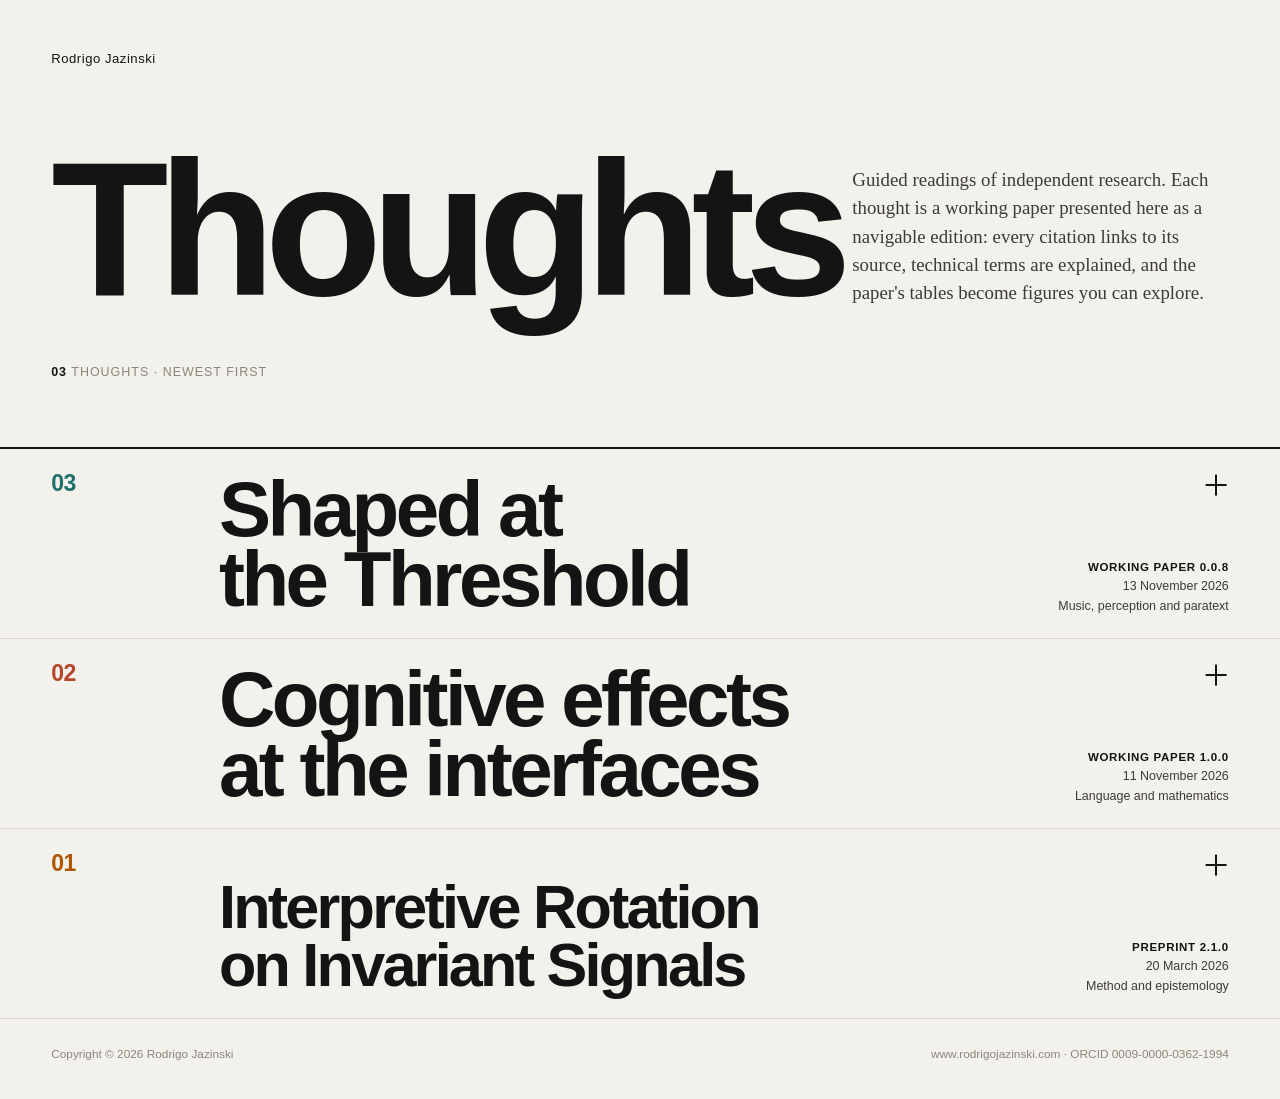
==== index.html @ 93ee9cb9 "first public release" ====
<!DOCTYPE html>
<html lang="en-GB">
<head>
<meta charset="utf-8">
<meta name="viewport" content="width=device-width, initial-scale=1">
<title>Thoughts — Rodrigo Jazinski</title>
<meta name="description" content="Guided readings of independent research by Rodrigo Jazinski. Each thought is a working paper presented here as a navigable edition.">
<meta name="author" content="Rodrigo Jazinski">
<meta name="keywords" content="paratext, liner notes, music perception, retrieval cues, auditory scene analysis, musical borrowing, linguistic relativity, numerical cognition, numeral systems, transcoding, quantifier scope, mathematics education, interpretive grammars, epistemic divergence, IRIS method, political epistemology, analytical pluralism, science and technology studies">
<meta name="robots" content="index, follow">
<meta name="copyright" content="© 2026 Rodrigo Jazinski">
<meta property="og:title" content="Thoughts — Rodrigo Jazinski">
<meta property="og:description" content="Guided readings of independent research by Rodrigo Jazinski. Each thought is a working paper presented here as a navigable edition.">
<meta property="og:type" content="website">
<meta property="og:url" content="https://thoughts.rodrigojazinski.com/">
<meta property="og:site_name" content="Rodrigo Jazinski">
<meta property="og:locale" content="en_GB">
<meta property="og:image" content="https://thoughts.rodrigojazinski.com/shaped-at-the-threshold/media/social-preview.jpg">
<meta name="twitter:card" content="summary_large_image">
<link rel="canonical" href="https://thoughts.rodrigojazinski.com/">
<link rel="icon" href="/favicon.ico">
<link rel="apple-touch-icon" sizes="180x180" href="/apple-touch-icon.png">
<link rel="icon" type="image/png" sizes="32x32" href="/favicon-32x32.png">
<link rel="icon" type="image/png" sizes="16x16" href="/favicon-16x16.png">
<link rel="manifest" href="/site.webmanifest">
<meta name="theme-color" content="#f3f1ec" media="(prefers-color-scheme: light)">
<meta name="theme-color" content="#121314" media="(prefers-color-scheme: dark)">
<link rel="stylesheet" href="thoughts-index/index.css">
<script>document.documentElement.classList.add("js")</script>
<script type="application/ld+json">{"@context": "https://schema.org", "@type": "CollectionPage", "name": "Thoughts — Rodrigo Jazinski", "url": "https://thoughts.rodrigojazinski.com/", "author": {"@type": "Person", "name": "Rodrigo Jazinski", "identifier": "https://orcid.org/0009-0000-0362-1994"}, "hasPart": [{"@type": "ScholarlyArticle", "headline": "Shaped at the Threshold", "url": "https://thoughts.rodrigojazinski.com/shaped-at-the-threshold.html", "identifier": "https://doi.org/10.5281/zenodo.24162832", "datePublished": "2026-11-13"}, {"@type": "ScholarlyArticle", "headline": "Cognitive effects at the interfaces", "url": "https://thoughts.rodrigojazinski.com/cognitive-effects-at-the-interfaces.html", "identifier": "https://doi.org/10.5281/zenodo.24121073", "datePublished": "2026-11-11"}, {"@type": "ScholarlyArticle", "headline": "Interpretive Rotation on Invariant Signals", "url": "https://thoughts.rodrigojazinski.com/interpretive-rotation-on-invariant-signals.html", "identifier": "https://doi.org/10.5281/zenodo.19131632", "datePublished": "2026-03-20"}]}</script>
</head>
<body>
<header class="mast">
  <p class="mast-owner"><a href="https://www.rodrigojazinski.com">Rodrigo Jazinski</a></p>
  <h1 class="mast-title">Thoughts</h1>
  <p class="mast-intro">Guided readings of independent research. Each thought is a working paper presented here as a navigable edition: every citation links to its source, technical terms are explained, and the paper&#x27;s tables become figures you can explore.</p>
  <p class="mast-count"><span>03</span> thoughts · newest first</p>
</header>
<main class="shelf">

<article class="thought" id="shaped-at-the-threshold" style="--accent:#1f6f6b;--accent-dark:#6fbfb6">
  <h2 class="spine-h">
    <button class="spine" type="button" aria-expanded="false" aria-controls="shaped-at-the-threshold-card">
      
      <span class="spine-num">03</span>
      <span class="spine-title">Shaped at the Threshold</span>
      <span class="spine-meta"><span>Working paper 0.0.8</span><span>13 November 2026</span><span>Music, perception and paratext</span></span>
      <span class="spine-cue" aria-hidden="true"></span>
    </button>
  </h2>
  <div class="card-wrap" id="shaped-at-the-threshold-card" role="region" aria-label="Shaped at the Threshold">
    <div class="card">
      <div class="card-grid">
        <div class="card-main">
          <p class="card-sub">What accompanying material makes accessible in a fixed recording, through Tom Zé&#x27;s Com Defeito de Fabricação (Fabrication Defect) and Björk&#x27;s Biophilia</p>
          <div class="card-summary"><p>Accompanying material can do more than tell a listener what kind of record they hold. It can change the routes by which they reach what the recording contains.</p><p>Where the recording stays fixed, accompanying material does not alter the signal. It can alter the cues through which a listener reaches features of that signal.</p></div>
          <ul class="card-keywords" aria-label="Keywords"><li>paratext</li><li>liner notes</li><li>music perception</li><li>retrieval cues</li><li>auditory scene analysis</li><li>musical borrowing</li></ul>
        </div>
        <div class="card-side">
          <ul class="card-facts"><li><span class="fact-n">10</span><span class="fact-l">sections</span></li><li><span class="fact-n">25</span><span class="fact-l">graded links</span></li><li><span class="fact-n">90</span><span class="fact-l">references</span></li><li><span class="fact-n">9</span><span class="fact-l">interactive figures</span></li></ul>
          <div class="card-actions">
            <a class="act act-primary" href="shaped-at-the-threshold.html">Read the guided edition <span aria-hidden="true">→</span></a>
            <a class="act" href="https://zenodo.org/records/24162832">Zenodo record</a>
            <a class="act" href="https://zenodo.org/records/24162832/files/Shaped_at_the_Threshold_v0_0_8.pdf?download=1">PDF</a>
            <button class="act" type="button" data-cite="Jazinski, R. (2026). Shaped at the threshold: What accompanying material makes accessible in a fixed recording, through Tom Zé&#x27;s Com Defeito de Fabricação (Fabrication Defect) and Björk&#x27;s Biophilia (Working paper, version 0.0.8). Zenodo. https://doi.org/10.5281/zenodo.24162832">Copy citation</button>
          </div>
          <p class="card-doi">DOI <a href="https://doi.org/10.5281/zenodo.24162832">10.5281/zenodo.24162832</a> · CC BY 4.0</p>
        </div>
      </div>
    </div>
  </div>
</article>
<article class="thought" id="cognitive-effects-at-the-interfaces" style="--accent:#b5482a;--accent-dark:#e08566">
  <h2 class="spine-h">
    <button class="spine" type="button" aria-expanded="false" aria-controls="cognitive-effects-at-the-interfaces-card">
      
      <span class="spine-num">02</span>
      <span class="spine-title">Cognitive effects at the interfaces</span>
      <span class="spine-meta"><span>Working paper 1.0.0</span><span>11 November 2026</span><span>Language and mathematics</span></span>
      <span class="spine-cue" aria-hidden="true"></span>
    </button>
  </h2>
  <div class="card-wrap" id="cognitive-effects-at-the-interfaces-card" role="region" aria-label="Cognitive effects at the interfaces">
    <div class="card">
      <div class="card-grid">
        <div class="card-main">
          <p class="card-sub">An exploratory comparative essay on linguistic architecture and the accessibility of mathematics</p>
          <div class="card-summary"><p>Mathematical relationships do not change across languages, but the cost of reaching them may.</p><p>The short answer: languages do not change what is mathematically true, nor who can do mathematics. They change where the effort falls. Some steps are made easier, others harder, and the effects are narrower than popular accounts suggest.</p></div>
          <ul class="card-keywords" aria-label="Keywords"><li>linguistic relativity</li><li>numerical cognition</li><li>numeral systems</li><li>transcoding</li><li>quantifier scope</li><li>mathematics education</li></ul>
        </div>
        <div class="card-side">
          <ul class="card-facts"><li><span class="fact-n">14</span><span class="fact-l">sections</span></li><li><span class="fact-n">23</span><span class="fact-l">graded claims</span></li><li><span class="fact-n">102</span><span class="fact-l">references</span></li><li><span class="fact-n">6</span><span class="fact-l">interactive figures</span></li></ul>
          <div class="card-actions">
            <a class="act act-primary" href="cognitive-effects-at-the-interfaces.html">Read the guided edition <span aria-hidden="true">→</span></a>
            <a class="act" href="https://zenodo.org/records/24121073">Zenodo record</a>
            <a class="act" href="https://zenodo.org/records/24121073/files/Cognitive_effects_at_the_interfaces_v1_0_0.pdf?download=1">PDF</a>
            <button class="act" type="button" data-cite="Jazinski, R. (2026). Cognitive effects at the interfaces: an exploratory comparative essay on linguistic architecture and the accessibility of mathematics (Working paper, version 1.0.0). Zenodo. https://doi.org/10.5281/zenodo.24121073">Copy citation</button>
          </div>
          <p class="card-doi">DOI <a href="https://doi.org/10.5281/zenodo.24121073">10.5281/zenodo.24121073</a> · CC BY 4.0</p>
        </div>
      </div>
    </div>
  </div>
</article>
<article class="thought" id="interpretive-rotation-on-invariant-signals" style="--accent:#ae5600;--accent-dark:#e08b45">
  <h2 class="spine-h">
    <button class="spine" type="button" aria-expanded="false" aria-controls="interpretive-rotation-on-invariant-signals-card">
      
      <span class="spine-num">01</span>
      <span class="spine-title spine-title-long">Interpretive Rotation on Invariant Signals</span>
      <span class="spine-meta"><span>Preprint 2.1.0</span><span>20 March 2026</span><span>Method and epistemology</span></span>
      <span class="spine-cue" aria-hidden="true"></span>
    </button>
  </h2>
  <div class="card-wrap" id="interpretive-rotation-on-invariant-signals-card" role="region" aria-label="Interpretive Rotation on Invariant Signals">
    <div class="card">
      <div class="card-grid">
        <div class="card-main">
          <p class="card-sub">A Method for Making Epistemic Architectures Visible</p>
          <div class="card-summary"><p>Why do people examining the same evidence reach incompatible conclusions?</p><p>The IRIS method does not resolve disagreement. It makes the architecture of disagreement visible — enabling disputants to identify not merely what they disagree about but which processing rules generate the disagreement.</p></div>
          <ul class="card-keywords" aria-label="Keywords"><li>interpretive grammars</li><li>epistemic divergence</li><li>IRIS method</li><li>political epistemology</li><li>analytical pluralism</li><li>science and technology studies</li></ul>
        </div>
        <div class="card-side">
          <ul class="card-facts"><li><span class="fact-n">10</span><span class="fact-l">sections</span></li><li><span class="fact-n">20</span><span class="fact-l">case applications</span></li><li><span class="fact-n">32</span><span class="fact-l">references</span></li><li><span class="fact-n">7</span><span class="fact-l">interactive figures</span></li></ul>
          <div class="card-actions">
            <a class="act act-primary" href="interpretive-rotation-on-invariant-signals.html">Read the guided edition <span aria-hidden="true">→</span></a>
            <a class="act" href="https://zenodo.org/records/19131632">Zenodo record</a>
            <a class="act" href="https://zenodo.org/records/19131632/files/Interpretive%20Rotation%20on%20Invariant%20Signals_%20A%20Method%20for%20Making%20Epistemic%20Architectures%20Visible%20R.%20Jazinski%20v2.1.0.pdf?download=1">PDF</a>
            <button class="act" type="button" data-cite="Jazinski, R. (2026). Interpretive Rotation on Invariant Signals: A Method for Making Epistemic Architectures Visible (Version 2.1.0). Zenodo. https://doi.org/10.5281/zenodo.19131632">Copy citation</button>
          </div>
          <p class="card-doi">DOI <a href="https://doi.org/10.5281/zenodo.19131632">10.5281/zenodo.19131632</a> · CC BY 4.0</p>
        </div>
      </div>
    </div>
  </div>
</article>
</main>
<footer class="foot">
  <span>Copyright © 2026 Rodrigo Jazinski</span>
  <span class="foot-links"><a href="https://www.rodrigojazinski.com">www.rodrigojazinski.com</a> · <a href="https://orcid.org/0009-0000-0362-1994">ORCID 0009-0000-0362-1994</a></span>
</footer>
<script src="thoughts-index/index.js" defer></script>
</body>
</html>
---- thoughts-index/index.css ----
/* Thoughts — index (prototype)
   Swiss/Scandinavian: one grotesk for structure, Georgia for reading,
   a strict grid, big titles, one accent per thought. No web fonts. */

:root {
  --bg: #f3f1ec;
  --paper: #faf9f6;
  --ink: #141414;
  --ink-2: #3d3b37;
  --muted: #8a867d;
  --rule: #d9d5cb;
  --grot: "Helvetica Neue", Helvetica, "Inter", "Arial Nova", Arial, system-ui, sans-serif;
  --serif: Georgia, "Iowan Old Style", "Charis SIL", "Times New Roman", serif;
  --gutter: clamp(1.1rem, 4vw, 3.5rem);
  --spine-h: clamp(8.5rem, 21vh, 15rem);
  color-scheme: light;
}
@media (prefers-color-scheme: dark) {
  :root { --bg: #121314; --paper: #18191b; --ink: #ecebe6; --ink-2: #c9c6be; --muted: #8f8b82; --rule: #2c2d30; color-scheme: dark; }
  .thought { --accent: var(--accent-dark) !important; }
}

*, *::before, *::after { box-sizing: border-box; }
html { -webkit-text-size-adjust: 100%; }
body { margin: 0; background: var(--bg); color: var(--ink); font: 400 1rem/1.6 var(--grot); }
a { color: inherit; }
img { display: block; max-width: 100%; }
button { font: inherit; color: inherit; }
:focus-visible { outline: 2px solid var(--ink); outline-offset: 3px; }

/* ------------------------------------------------------------ masthead */
.mast {
  display: grid; grid-template-columns: repeat(12, minmax(0, 1fr)); column-gap: 1.5rem;
  padding: clamp(1.5rem, 4vw, 3rem) var(--gutter) clamp(2rem, 5vw, 4rem);
  border-bottom: 2px solid var(--ink);
}
.mast-owner { grid-column: 1 / -1; margin: 0 0 clamp(2.5rem, 9vh, 6rem); font-size: 0.82rem; font-weight: 500; letter-spacing: 0.04em; }
.mast-owner a { text-decoration: none; }
.mast-owner a:hover { text-decoration: underline; }
.mast-title {
  grid-column: 1 / 8; margin: 0; align-self: end;
  font: 700 clamp(4.2rem, 15vw, 13.5rem)/0.82 var(--grot); letter-spacing: -0.055em;
}
.mast-intro { grid-column: 9 / -1; align-self: end; margin: 0; max-width: 34rem; font: 400 clamp(1rem, 0.9rem + 0.35vw, 1.2rem)/1.5 var(--serif); color: var(--ink-2); }
.mast-count { grid-column: 1 / -1; margin: clamp(2rem, 5vw, 3.5rem) 0 0; font-size: 0.78rem; letter-spacing: 0.08em; text-transform: uppercase; color: var(--muted); }
.mast-count span { color: var(--ink); font-weight: 700; }
@media (max-width: 820px) {
  .mast-title { grid-column: 1 / -1; }
  .mast-intro { grid-column: 1 / -1; margin-top: 1.5rem; }
}

/* ------------------------------------------------------------ spines */
.thought { border-bottom: 1px solid var(--rule); }
.spine-h { margin: 0; font: inherit; }
.spine {
  position: relative; display: grid; width: 100%; min-height: var(--spine-h); overflow: hidden;
  grid-template-columns: minmax(4.5rem, 1.4fr) 7fr minmax(10rem, 2.6fr); column-gap: 1.5rem; align-items: end;
  padding: 1.4rem var(--gutter) 1.5rem; border: 0; background: var(--bg); text-align: left; cursor: pointer;
  transition: background 0.35s;
}
.spine::before { content: ""; position: absolute; left: 0; top: 0; bottom: 0; width: 0; background: var(--accent); transition: width 0.45s cubic-bezier(0.2, 0.7, 0.1, 1); }
.spine:hover::before, .thought.open .spine::before { width: 6px; }
.spine-art { position: absolute; inset: 0 0 0 38%; z-index: 0; }
.spine-art img { width: 100%; height: 100%; object-fit: cover; filter: grayscale(1) contrast(1.15); opacity: 0.16; mix-blend-mode: multiply; transition: opacity 0.5s, filter 0.5s; }
.spine-art::after { content: ""; position: absolute; inset: 0; background: linear-gradient(90deg, var(--bg) 0%, transparent 45%); }
@media (prefers-color-scheme: dark) { .spine-art img { mix-blend-mode: screen; filter: grayscale(1) invert(1); opacity: 0.12; } }
.spine:hover .spine-art img, .thought.open .spine-art img { opacity: 0.3; filter: grayscale(0.6) contrast(1.1); }
.spine > span { position: relative; z-index: 1; }
.spine-num { align-self: start; font: 700 clamp(1rem, 0.8rem + 0.8vw, 1.6rem)/1 var(--grot); color: var(--accent); letter-spacing: -0.02em; font-variant-numeric: tabular-nums; }
.spine-title {
  font: 700 clamp(2.3rem, 1.2rem + 4.6vw, 6.8rem)/0.9 var(--grot); letter-spacing: -0.045em;
  text-wrap: balance; transition: transform 0.45s cubic-bezier(0.2, 0.7, 0.1, 1);
}
.spine-title-long { font-size: clamp(2rem, 1.1rem + 3.4vw, 5rem); line-height: 0.95; }
.spine:hover .spine-title { transform: translateX(0.35rem); }
.spine-meta { display: grid; gap: 0.15rem; justify-self: end; text-align: right; font-size: 0.78rem; line-height: 1.35; color: var(--ink-2); }
.spine-meta span:first-child { font-weight: 700; color: var(--ink); text-transform: uppercase; letter-spacing: 0.06em; font-size: 0.72rem; }
.spine-cue { position: absolute !important; right: var(--gutter); top: 1.4rem; width: 1.6rem; height: 1.6rem; }
.spine-cue::before, .spine-cue::after { content: ""; position: absolute; left: 50%; top: 50%; width: 1.3rem; height: 2px; background: var(--ink); transform: translate(-50%, -50%); transition: transform 0.45s; }
.spine-cue::after { transform: translate(-50%, -50%) rotate(90deg); }
.thought.open .spine-cue::after { transform: translate(-50%, -50%) rotate(0deg); }
@media (max-width: 820px) {
  .spine { grid-template-columns: 1fr; row-gap: 0.7rem; align-items: start; padding-top: 1.1rem; }
  .spine-art { inset: 0; }
  .spine-art::after { background: linear-gradient(180deg, transparent 0%, var(--bg) 85%); }
  .spine-meta { justify-self: start; text-align: left; grid-auto-flow: column; gap: 0.9rem; }
}

/* ------------------------------------------------------------ card: opens from the centre line */
.card-wrap { display: grid; grid-template-rows: 0fr; transition: grid-template-rows 0.65s cubic-bezier(0.2, 0.7, 0.1, 1); }
.card { min-height: 0; overflow: hidden; clip-path: inset(50% 0 50% 0); transition: clip-path 0.65s cubic-bezier(0.2, 0.7, 0.1, 1); background: var(--paper); }
.thought.open .card-wrap { grid-template-rows: 1fr; }
.thought.open .card { clip-path: inset(0 0 0 0); }
html:not(.js) .card-wrap { grid-template-rows: 1fr; }
html:not(.js) .card { clip-path: none; }
html:not(.js) .spine-cue { display: none; }

.card-grid {
  display: grid; grid-template-columns: minmax(4.5rem, 1.4fr) 7fr minmax(10rem, 2.6fr); column-gap: 1.5rem;
  padding: clamp(1.8rem, 4vw, 3rem) var(--gutter) clamp(2rem, 4vw, 3.2rem); border-top: 1px solid var(--rule);
}
.card-main { grid-column: 2; max-width: 46rem; }
.card-side { grid-column: 3; }
@media (max-width: 1000px) {
  .card-grid { grid-template-columns: 1fr; row-gap: 2rem; }
  .card-main, .card-side { grid-column: 1; }
}
.card-sub { margin: 0 0 1.4rem; font: italic 400 clamp(1.15rem, 1rem + 0.5vw, 1.45rem)/1.35 var(--serif); color: var(--ink-2); }
.card-summary p { margin: 0 0 1em; font: 400 clamp(1.02rem, 0.95rem + 0.25vw, 1.15rem)/1.65 var(--serif); }
.card-summary p:first-child { font-size: clamp(1.25rem, 1.05rem + 0.8vw, 1.75rem); line-height: 1.32; letter-spacing: -0.005em; }
.card-keywords { display: flex; flex-wrap: wrap; gap: 0.35rem; margin: 1.4rem 0 0; padding: 0; list-style: none; }
.card-keywords li { padding: 0.2rem 0.6rem; border: 1px solid var(--rule); border-radius: 999px; font-size: 0.76rem; color: var(--ink-2); }
.card-facts { display: grid; grid-template-columns: 1fr 1fr; gap: 1.1rem 1rem; margin: 0 0 1.8rem; padding: 0; list-style: none; }
.card-facts li { border-top: 2px solid var(--ink); padding-top: 0.45rem; }
.fact-n { display: block; font: 700 2.1rem/1 var(--grot); letter-spacing: -0.04em; color: var(--accent); }
.fact-l { font-size: 0.76rem; color: var(--ink-2); text-transform: uppercase; letter-spacing: 0.06em; }
.card-actions { display: grid; gap: 0.45rem; }
.act { display: flex; justify-content: space-between; align-items: center; padding: 0.7rem 0.9rem; border: 1px solid var(--ink); background: transparent; text-decoration: none; font-size: 0.88rem; font-weight: 600; cursor: pointer; text-align: left; }
.act:hover { background: var(--ink); color: var(--bg); }
.act-primary { background: var(--accent); border-color: var(--accent); color: #fff; font-size: 0.95rem; padding: 0.95rem 0.9rem; }
.act-primary:hover { background: var(--ink); border-color: var(--ink); color: var(--bg); }
.card-doi { margin: 1rem 0 0; font-size: 0.74rem; color: var(--muted); }

/* ------------------------------------------------------------ footer */
.foot { display: flex; flex-wrap: wrap; justify-content: space-between; gap: 0.4rem 1.5rem; padding: 1.6rem var(--gutter) 2.2rem; font-size: 0.74rem; color: var(--muted); }
.foot a { color: inherit; text-decoration: none; }
.foot a:hover { color: var(--ink); text-decoration: underline; }

@media print {
  .spine-art, .spine-cue, .card-actions { display: none; }
  .card-wrap { grid-template-rows: 1fr !important; }
  .card { clip-path: none !important; }
  body { background: #fff; }
}
@media (prefers-reduced-motion: reduce) { *, *::before, *::after { transition: none !important; } }
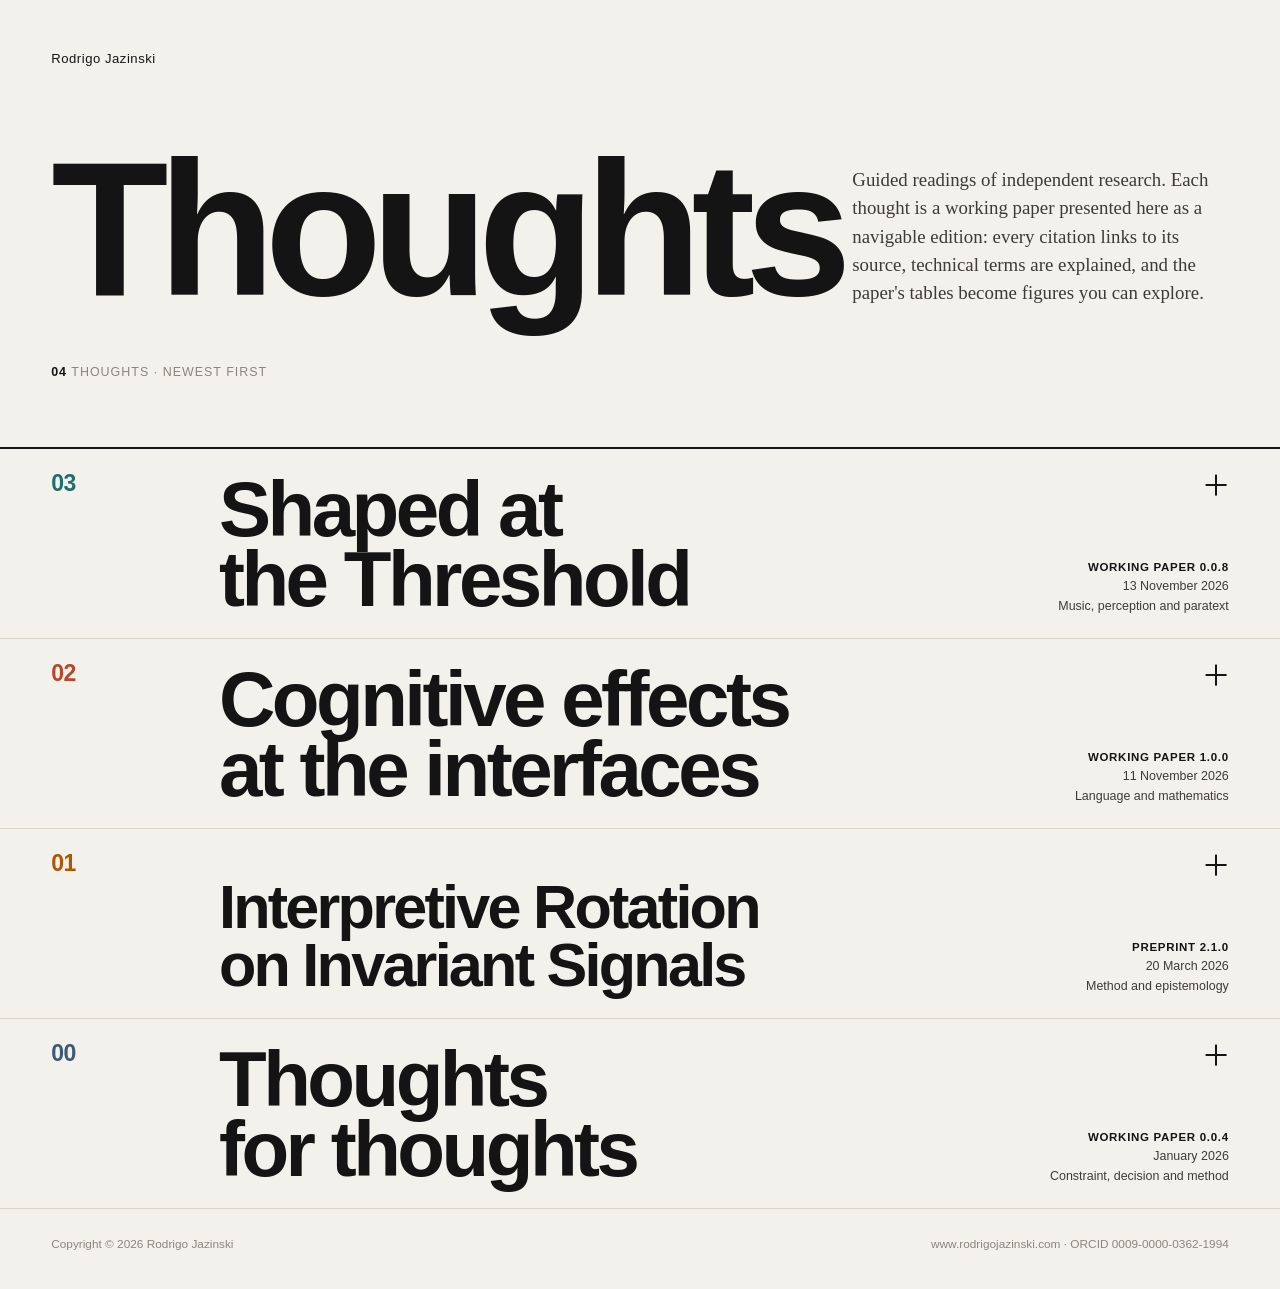
==== commit 35627422: "added first article from jan 2026" ====
--- a/index.html
+++ b/index.html
@@ -6,7 +6,7 @@
 <title>Thoughts — Rodrigo Jazinski</title>
 <meta name="description" content="Guided readings of independent research by Rodrigo Jazinski. Each thought is a working paper presented here as a navigable edition.">
 <meta name="author" content="Rodrigo Jazinski">
-<meta name="keywords" content="paratext, liner notes, music perception, retrieval cues, auditory scene analysis, musical borrowing, linguistic relativity, numerical cognition, numeral systems, transcoding, quantifier scope, mathematics education, interpretive grammars, epistemic divergence, IRIS method, political epistemology, analytical pluralism, science and technology studies">
+<meta name="keywords" content="paratext, liner notes, music perception, retrieval cues, auditory scene analysis, musical borrowing, linguistic relativity, numerical cognition, numeral systems, transcoding, quantifier scope, mathematics education, interpretive grammars, epistemic divergence, IRIS method, political epistemology, analytical pluralism, science and technology studies, cultural technologies, decision frameworks, constraint, closure, representation, emergence">
 <meta name="robots" content="index, follow">
 <meta name="copyright" content="© 2026 Rodrigo Jazinski">
 <meta property="og:title" content="Thoughts — Rodrigo Jazinski">
@@ -27,14 +27,14 @@
 <meta name="theme-color" content="#121314" media="(prefers-color-scheme: dark)">
 <link rel="stylesheet" href="thoughts-index/index.css">
 <script>document.documentElement.classList.add("js")</script>
-<script type="application/ld+json">{"@context": "https://schema.org", "@type": "CollectionPage", "name": "Thoughts — Rodrigo Jazinski", "url": "https://thoughts.rodrigojazinski.com/", "author": {"@type": "Person", "name": "Rodrigo Jazinski", "identifier": "https://orcid.org/0009-0000-0362-1994"}, "hasPart": [{"@type": "ScholarlyArticle", "headline": "Shaped at the Threshold", "url": "https://thoughts.rodrigojazinski.com/shaped-at-the-threshold.html", "identifier": "https://doi.org/10.5281/zenodo.24162832", "datePublished": "2026-11-13"}, {"@type": "ScholarlyArticle", "headline": "Cognitive effects at the interfaces", "url": "https://thoughts.rodrigojazinski.com/cognitive-effects-at-the-interfaces.html", "identifier": "https://doi.org/10.5281/zenodo.24121073", "datePublished": "2026-11-11"}, {"@type": "ScholarlyArticle", "headline": "Interpretive Rotation on Invariant Signals", "url": "https://thoughts.rodrigojazinski.com/interpretive-rotation-on-invariant-signals.html", "identifier": "https://doi.org/10.5281/zenodo.19131632", "datePublished": "2026-03-20"}]}</script>
+<script type="application/ld+json">{"@context": "https://schema.org", "@type": "CollectionPage", "name": "Thoughts — Rodrigo Jazinski", "url": "https://thoughts.rodrigojazinski.com/", "author": {"@type": "Person", "name": "Rodrigo Jazinski", "identifier": "https://orcid.org/0009-0000-0362-1994"}, "hasPart": [{"@type": "ScholarlyArticle", "headline": "Shaped at the Threshold", "url": "https://thoughts.rodrigojazinski.com/shaped-at-the-threshold.html", "identifier": "https://doi.org/10.5281/zenodo.24162832", "datePublished": "2026-11-13"}, {"@type": "ScholarlyArticle", "headline": "Cognitive effects at the interfaces", "url": "https://thoughts.rodrigojazinski.com/cognitive-effects-at-the-interfaces.html", "identifier": "https://doi.org/10.5281/zenodo.24121073", "datePublished": "2026-11-11"}, {"@type": "ScholarlyArticle", "headline": "Interpretive Rotation on Invariant Signals", "url": "https://thoughts.rodrigojazinski.com/interpretive-rotation-on-invariant-signals.html", "identifier": "https://doi.org/10.5281/zenodo.19131632", "datePublished": "2026-03-20"}, {"@type": "ScholarlyArticle", "headline": "Thoughts for thoughts", "url": "https://thoughts.rodrigojazinski.com/thoughts-for-thoughts.html", "identifier": "https://thoughts.rodrigojazinski.com/thoughts-for-thoughts.html", "datePublished": "2026-01"}]}</script>
 </head>
 <body>
 <header class="mast">
   <p class="mast-owner"><a href="https://www.rodrigojazinski.com">Rodrigo Jazinski</a></p>
   <h1 class="mast-title">Thoughts</h1>
   <p class="mast-intro">Guided readings of independent research. Each thought is a working paper presented here as a navigable edition: every citation links to its source, technical terms are explained, and the paper&#x27;s tables become figures you can explore.</p>
-  <p class="mast-count"><span>03</span> thoughts · newest first</p>
+  <p class="mast-count"><span>04</span> thoughts · newest first</p>
 </header>
 <main class="shelf">
 
@@ -134,6 +134,38 @@
     </div>
   </div>
 </article>
+<article class="thought" id="thoughts-for-thoughts" style="--accent:#3d5a73;--accent-dark:#93b3cc">
+  <h2 class="spine-h">
+    <button class="spine" type="button" aria-expanded="false" aria-controls="thoughts-for-thoughts-card">
+      
+      <span class="spine-num">00</span>
+      <span class="spine-title">Thoughts for thoughts</span>
+      <span class="spine-meta"><span>Working paper 0.0.4</span><span>January 2026</span><span>Constraint, decision and method</span></span>
+      <span class="spine-cue" aria-hidden="true"></span>
+    </button>
+  </h2>
+  <div class="card-wrap" id="thoughts-for-thoughts-card" role="region" aria-label="Thoughts for thoughts">
+    <div class="card">
+      <div class="card-grid">
+        <div class="card-main">
+          <p class="card-sub">Starting points for three questions and a way of asking them</p>
+          <div class="card-summary"><p>People rarely decide unaided. They decide through lists, games, scales, ritual procedures and software, each of which organises what can be considered.</p><p>It offers a way of asking, which the pieces that follow will use, test and, where it fails, revise.</p></div>
+          <ul class="card-keywords" aria-label="Keywords"><li>cultural technologies</li><li>decision frameworks</li><li>constraint</li><li>closure</li><li>representation</li><li>emergence</li></ul>
+        </div>
+        <div class="card-side">
+          <ul class="card-facts"><li><span class="fact-n">9</span><span class="fact-l">sections</span></li><li><span class="fact-n">14</span><span class="fact-l">claims by kind</span></li><li><span class="fact-n">49</span><span class="fact-l">references</span></li><li><span class="fact-n">5</span><span class="fact-l">interactive figures</span></li></ul>
+          <div class="card-actions">
+            <a class="act act-primary" href="thoughts-for-thoughts.html">Read the guided edition <span aria-hidden="true">→</span></a>
+            
+            <a class="act" href="thoughts-for-thoughts.html#save-pdf">Save as PDF</a>
+            <button class="act" type="button" data-cite="Jazinski, R. (2026). Thoughts for thoughts: Starting points for three questions and a way of asking them (Working paper No. 00, version 0.0.4). thoughts.rodrigojazinski.com.">Copy citation</button>
+          </div>
+          <p class="card-doi">Published on this site · CC BY 4.0</p>
+        </div>
+      </div>
+    </div>
+  </div>
+</article>
 </main>
 <footer class="foot">
   <span>Copyright © 2026 Rodrigo Jazinski</span>
--- a/thoughts-index/index.css
+++ b/thoughts-index/index.css
@@ -126,6 +126,14 @@
 .foot a { color: inherit; text-decoration: none; }
 .foot a:hover { color: var(--ink); text-decoration: underline; }
 
+/* ------------------------------------------------------------ bookmark placed inside a thought */
+.bm-thought .spine-num::after {
+  content: ""; display: inline-block; width: 0.5em; height: 0.78em; margin-left: 0.4em; vertical-align: top; background: var(--accent);
+  clip-path: polygon(0 0, 100% 0, 100% 100%, 50% 75%, 0 100%);
+}
+.act-bm { border-color: var(--accent); gap: 0.8rem; }
+.bm-sr { position: absolute; width: 1px; height: 1px; overflow: hidden; clip: rect(0 0 0 0); white-space: nowrap; }
+
 @media print {
   .spine-art, .spine-cue, .card-actions { display: none; }
   .card-wrap { grid-template-rows: 1fr !important; }
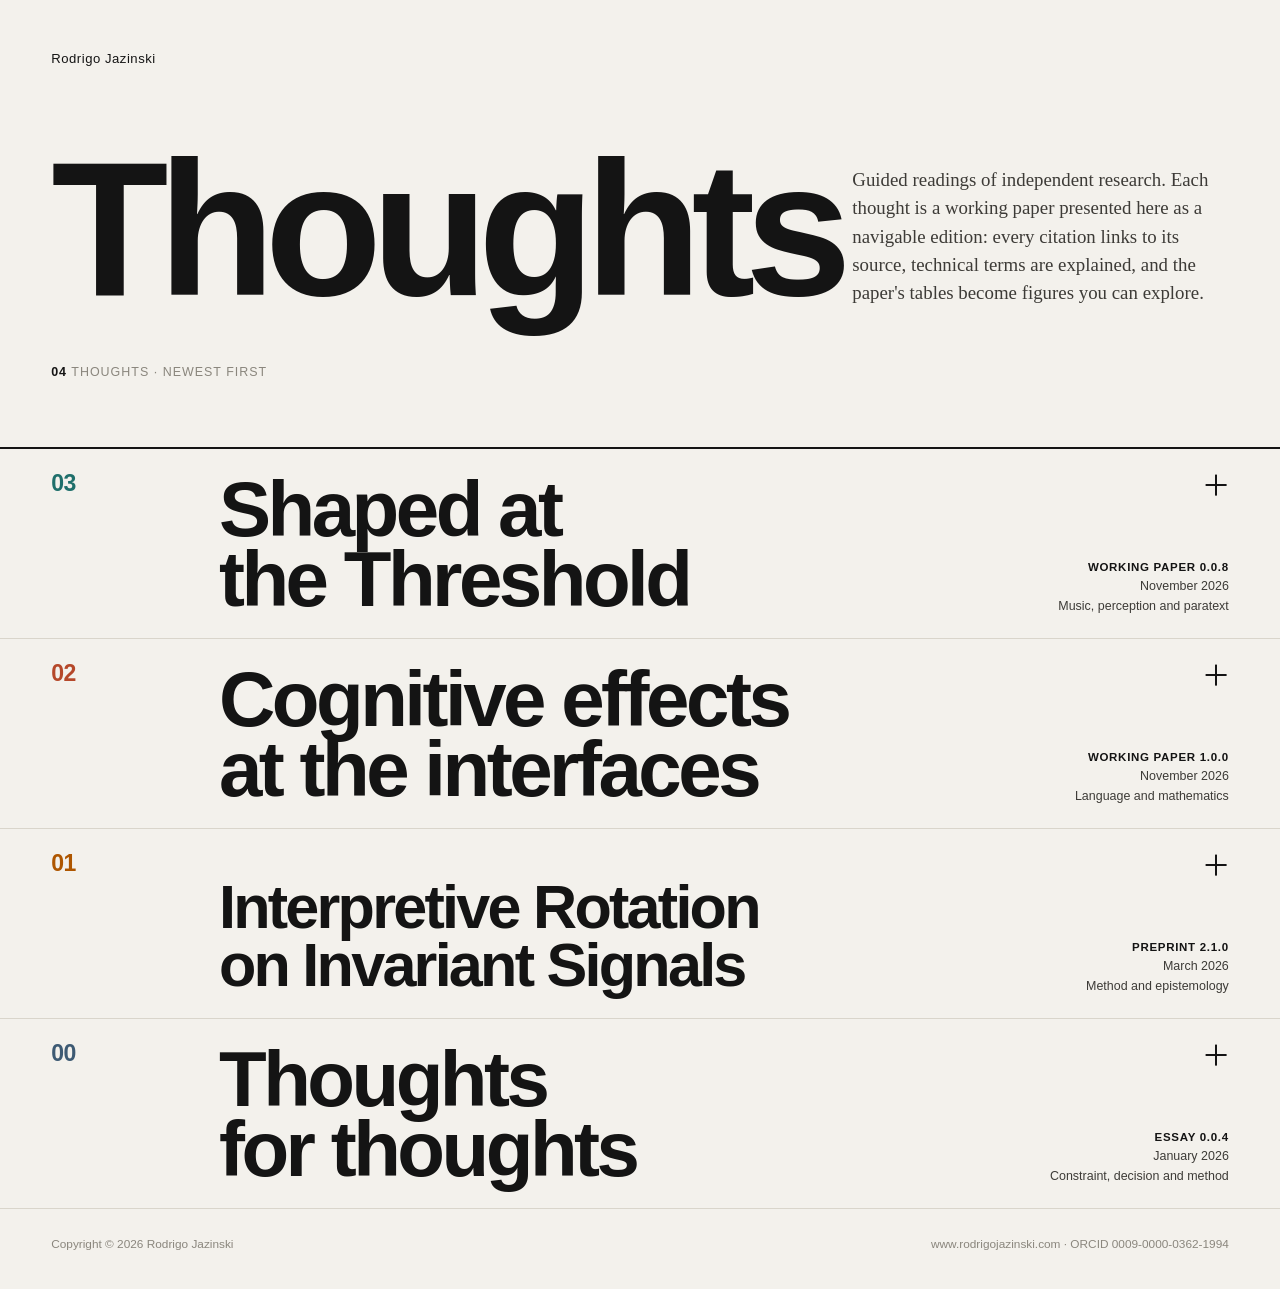
==== commit 1aabc3b2: "updated card detail" ====
--- a/index.html
+++ b/index.html
@@ -44,7 +44,7 @@
       
       <span class="spine-num">03</span>
       <span class="spine-title">Shaped at the Threshold</span>
-      <span class="spine-meta"><span>Working paper 0.0.8</span><span>13 November 2026</span><span>Music, perception and paratext</span></span>
+      <span class="spine-meta"><span>Working paper 0.0.8</span><span>November 2026</span><span>Music, perception and paratext</span></span>
       <span class="spine-cue" aria-hidden="true"></span>
     </button>
   </h2>
@@ -76,7 +76,7 @@
       
       <span class="spine-num">02</span>
       <span class="spine-title">Cognitive effects at the interfaces</span>
-      <span class="spine-meta"><span>Working paper 1.0.0</span><span>11 November 2026</span><span>Language and mathematics</span></span>
+      <span class="spine-meta"><span>Working paper 1.0.0</span><span>November 2026</span><span>Language and mathematics</span></span>
       <span class="spine-cue" aria-hidden="true"></span>
     </button>
   </h2>
@@ -108,7 +108,7 @@
       
       <span class="spine-num">01</span>
       <span class="spine-title spine-title-long">Interpretive Rotation on Invariant Signals</span>
-      <span class="spine-meta"><span>Preprint 2.1.0</span><span>20 March 2026</span><span>Method and epistemology</span></span>
+      <span class="spine-meta"><span>Preprint 2.1.0</span><span>March 2026</span><span>Method and epistemology</span></span>
       <span class="spine-cue" aria-hidden="true"></span>
     </button>
   </h2>
@@ -140,7 +140,7 @@
       
       <span class="spine-num">00</span>
       <span class="spine-title">Thoughts for thoughts</span>
-      <span class="spine-meta"><span>Working paper 0.0.4</span><span>January 2026</span><span>Constraint, decision and method</span></span>
+      <span class="spine-meta"><span>Essay 0.0.4</span><span>January 2026</span><span>Constraint, decision and method</span></span>
       <span class="spine-cue" aria-hidden="true"></span>
     </button>
   </h2>
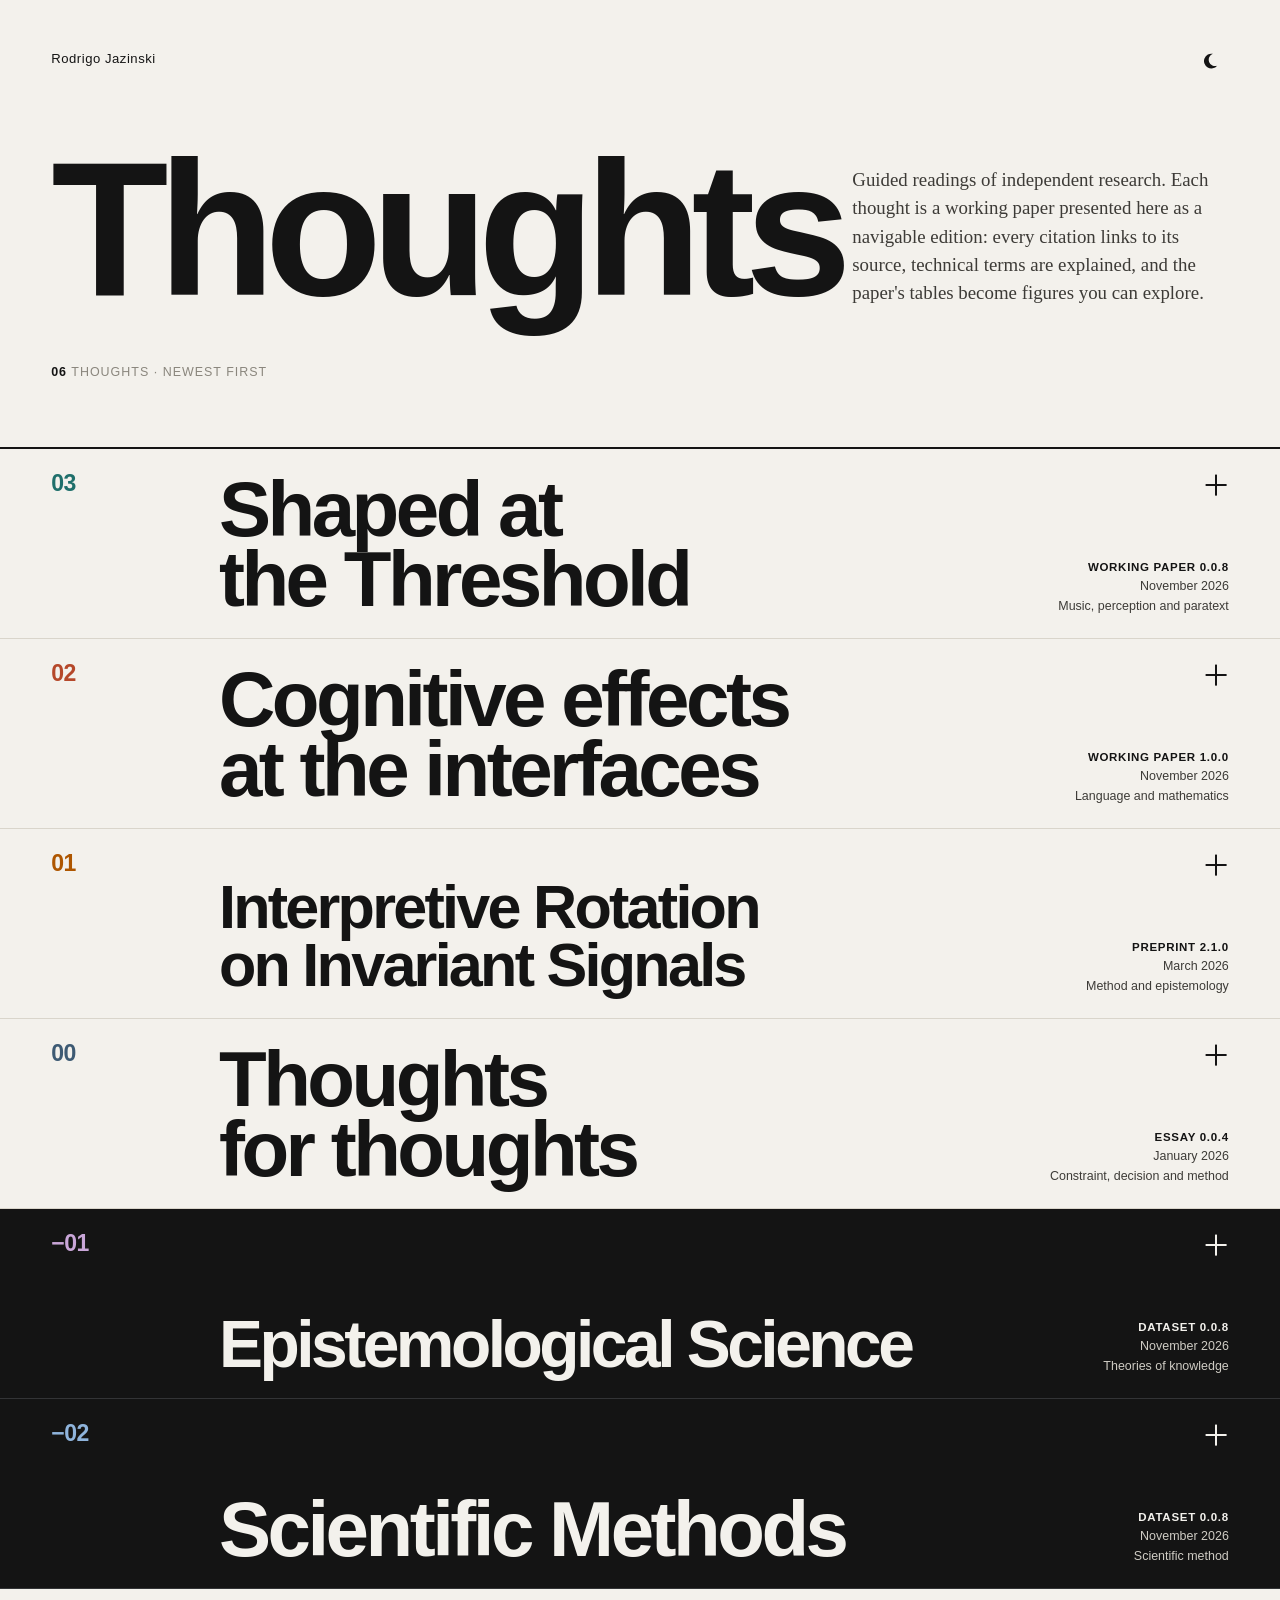
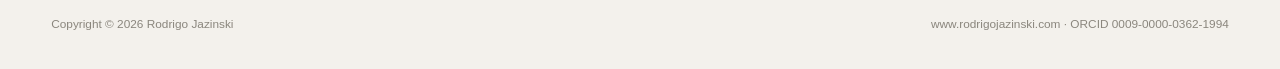
==== commit 876c81d4: "released new entries for https://doi.org/10.5281/zenodo.24319301" ====
--- a/index.html
+++ b/index.html
@@ -6,7 +6,7 @@
 <title>Thoughts — Rodrigo Jazinski</title>
 <meta name="description" content="Guided readings of independent research by Rodrigo Jazinski. Each thought is a working paper presented here as a navigable edition.">
 <meta name="author" content="Rodrigo Jazinski">
-<meta name="keywords" content="paratext, liner notes, music perception, retrieval cues, auditory scene analysis, musical borrowing, linguistic relativity, numerical cognition, numeral systems, transcoding, quantifier scope, mathematics education, interpretive grammars, epistemic divergence, IRIS method, political epistemology, analytical pluralism, science and technology studies, cultural technologies, decision frameworks, constraint, closure, representation, emergence">
+<meta name="keywords" content="paratext, liner notes, music perception, retrieval cues, auditory scene analysis, musical borrowing, linguistic relativity, numerical cognition, numeral systems, transcoding, quantifier scope, mathematics education, interpretive grammars, epistemic divergence, IRIS method, political epistemology, analytical pluralism, science and technology studies, cultural technologies, decision frameworks, constraint, closure, representation, emergence, epistemology, social epistemology, standpoint theory, epistemic injustice, decolonial thought, Indigenous knowledge, scientific method, philosophy of science, statistical inference, causal inference, models, Indigenous methodologies">
 <meta name="robots" content="index, follow">
 <meta name="copyright" content="© 2026 Rodrigo Jazinski">
 <meta property="og:title" content="Thoughts — Rodrigo Jazinski">
@@ -26,19 +26,21 @@
 <meta name="theme-color" content="#f3f1ec" media="(prefers-color-scheme: light)">
 <meta name="theme-color" content="#121314" media="(prefers-color-scheme: dark)">
 <link rel="stylesheet" href="thoughts-index/index.css">
-<script>document.documentElement.classList.add("js")</script>
-<script type="application/ld+json">{"@context": "https://schema.org", "@type": "CollectionPage", "name": "Thoughts — Rodrigo Jazinski", "url": "https://thoughts.rodrigojazinski.com/", "author": {"@type": "Person", "name": "Rodrigo Jazinski", "identifier": "https://orcid.org/0009-0000-0362-1994"}, "hasPart": [{"@type": "ScholarlyArticle", "headline": "Shaped at the Threshold", "url": "https://thoughts.rodrigojazinski.com/shaped-at-the-threshold.html", "identifier": "https://doi.org/10.5281/zenodo.24162832", "datePublished": "2026-11-13"}, {"@type": "ScholarlyArticle", "headline": "Cognitive effects at the interfaces", "url": "https://thoughts.rodrigojazinski.com/cognitive-effects-at-the-interfaces.html", "identifier": "https://doi.org/10.5281/zenodo.24121073", "datePublished": "2026-11-11"}, {"@type": "ScholarlyArticle", "headline": "Interpretive Rotation on Invariant Signals", "url": "https://thoughts.rodrigojazinski.com/interpretive-rotation-on-invariant-signals.html", "identifier": "https://doi.org/10.5281/zenodo.19131632", "datePublished": "2026-03-20"}, {"@type": "ScholarlyArticle", "headline": "Thoughts for thoughts", "url": "https://thoughts.rodrigojazinski.com/thoughts-for-thoughts.html", "identifier": "https://thoughts.rodrigojazinski.com/thoughts-for-thoughts.html", "datePublished": "2026-01"}]}</script>
+<script>document.documentElement.classList.add("js");try{var t=localStorage.getItem("idx-theme");if(t)document.documentElement.dataset.theme=t}catch(e){}</script>
+<script type="application/ld+json">{"@context": "https://schema.org", "@type": "CollectionPage", "name": "Thoughts — Rodrigo Jazinski", "url": "https://thoughts.rodrigojazinski.com/", "author": {"@type": "Person", "name": "Rodrigo Jazinski", "identifier": "https://orcid.org/0009-0000-0362-1994"}, "hasPart": [{"@type": "ScholarlyArticle", "headline": "Shaped at the Threshold", "url": "https://thoughts.rodrigojazinski.com/shaped-at-the-threshold.html", "identifier": "https://doi.org/10.5281/zenodo.24162832", "datePublished": "2026-11-13"}, {"@type": "ScholarlyArticle", "headline": "Cognitive effects at the interfaces", "url": "https://thoughts.rodrigojazinski.com/cognitive-effects-at-the-interfaces.html", "identifier": "https://doi.org/10.5281/zenodo.24121073", "datePublished": "2026-11-11"}, {"@type": "ScholarlyArticle", "headline": "Interpretive Rotation on Invariant Signals", "url": "https://thoughts.rodrigojazinski.com/interpretive-rotation-on-invariant-signals.html", "identifier": "https://doi.org/10.5281/zenodo.19131632", "datePublished": "2026-03-20"}, {"@type": "ScholarlyArticle", "headline": "Thoughts for thoughts", "url": "https://thoughts.rodrigojazinski.com/thoughts-for-thoughts.html", "identifier": "https://thoughts.rodrigojazinski.com/thoughts-for-thoughts.html", "datePublished": "2026-01"}, {"@type": "ScholarlyArticle", "headline": "Catalogue of Epistemological Science", "url": "https://thoughts.rodrigojazinski.com/catalogue-of-epistemological-science.html", "identifier": "https://doi.org/10.5281/zenodo.24319301", "datePublished": "2026-11-17"}, {"@type": "ScholarlyArticle", "headline": "Catalogue of Scientific Methods", "url": "https://thoughts.rodrigojazinski.com/catalogue-of-scientific-methods.html", "identifier": "https://doi.org/10.5281/zenodo.24319301", "datePublished": "2026-11-17"}]}</script>
+<!-- Cloudflare Web Analytics --><script type='module' src='https://static.cloudflareinsights.com/beacon.min.js' data-cf-beacon='{"token": "60e85ec2844e451cbc4b76624190bbad"}'></script><!-- End Cloudflare Web Analytics -->
 </head>
 <body>
 <header class="mast">
   <p class="mast-owner"><a href="https://www.rodrigojazinski.com">Rodrigo Jazinski</a></p>
+  <button class="theme-toggle" type="button" data-theme-toggle aria-label="Light or dark" title="Light or dark"><svg viewBox="0 0 16 16" aria-hidden="true"><path d="M10.6 1.6a6.6 6.6 0 1 0 3.8 10.6A5.4 5.4 0 0 1 10.6 1.6z"/></svg></button>
   <h1 class="mast-title">Thoughts</h1>
   <p class="mast-intro">Guided readings of independent research. Each thought is a working paper presented here as a navigable edition: every citation links to its source, technical terms are explained, and the paper&#x27;s tables become figures you can explore.</p>
-  <p class="mast-count"><span>04</span> thoughts · newest first</p>
+  <p class="mast-count"><span>06</span> thoughts · newest first</p>
 </header>
 <main class="shelf">
 
-<article class="thought" id="shaped-at-the-threshold" style="--accent:#1f6f6b;--accent-dark:#6fbfb6">
+<article class="thought" id="shaped-at-the-threshold" style="--accent:#1f6f6b;--accent-light:#1f6f6b;--accent-dark:#6fbfb6">
   <h2 class="spine-h">
     <button class="spine" type="button" aria-expanded="false" aria-controls="shaped-at-the-threshold-card">
       
@@ -60,6 +62,7 @@
           <ul class="card-facts"><li><span class="fact-n">10</span><span class="fact-l">sections</span></li><li><span class="fact-n">25</span><span class="fact-l">graded links</span></li><li><span class="fact-n">90</span><span class="fact-l">references</span></li><li><span class="fact-n">9</span><span class="fact-l">interactive figures</span></li></ul>
           <div class="card-actions">
             <a class="act act-primary" href="shaped-at-the-threshold.html">Read the guided edition <span aria-hidden="true">→</span></a>
+            
             <a class="act" href="https://zenodo.org/records/24162832">Zenodo record</a>
             <a class="act" href="https://zenodo.org/records/24162832/files/Shaped_at_the_Threshold_v0_0_8.pdf?download=1">PDF</a>
             <button class="act" type="button" data-cite="Jazinski, R. (2026). Shaped at the threshold: What accompanying material makes accessible in a fixed recording, through Tom Zé&#x27;s Com Defeito de Fabricação (Fabrication Defect) and Björk&#x27;s Biophilia (Working paper, version 0.0.8). Zenodo. https://doi.org/10.5281/zenodo.24162832">Copy citation</button>
@@ -70,7 +73,7 @@
     </div>
   </div>
 </article>
-<article class="thought" id="cognitive-effects-at-the-interfaces" style="--accent:#b5482a;--accent-dark:#e08566">
+<article class="thought" id="cognitive-effects-at-the-interfaces" style="--accent:#b5482a;--accent-light:#b5482a;--accent-dark:#e08566">
   <h2 class="spine-h">
     <button class="spine" type="button" aria-expanded="false" aria-controls="cognitive-effects-at-the-interfaces-card">
       
@@ -92,6 +95,7 @@
           <ul class="card-facts"><li><span class="fact-n">14</span><span class="fact-l">sections</span></li><li><span class="fact-n">23</span><span class="fact-l">graded claims</span></li><li><span class="fact-n">102</span><span class="fact-l">references</span></li><li><span class="fact-n">6</span><span class="fact-l">interactive figures</span></li></ul>
           <div class="card-actions">
             <a class="act act-primary" href="cognitive-effects-at-the-interfaces.html">Read the guided edition <span aria-hidden="true">→</span></a>
+            
             <a class="act" href="https://zenodo.org/records/24121073">Zenodo record</a>
             <a class="act" href="https://zenodo.org/records/24121073/files/Cognitive_effects_at_the_interfaces_v1_0_0.pdf?download=1">PDF</a>
             <button class="act" type="button" data-cite="Jazinski, R. (2026). Cognitive effects at the interfaces: an exploratory comparative essay on linguistic architecture and the accessibility of mathematics (Working paper, version 1.0.0). Zenodo. https://doi.org/10.5281/zenodo.24121073">Copy citation</button>
@@ -102,7 +106,7 @@
     </div>
   </div>
 </article>
-<article class="thought" id="interpretive-rotation-on-invariant-signals" style="--accent:#ae5600;--accent-dark:#e08b45">
+<article class="thought" id="interpretive-rotation-on-invariant-signals" style="--accent:#ae5600;--accent-light:#ae5600;--accent-dark:#e08b45">
   <h2 class="spine-h">
     <button class="spine" type="button" aria-expanded="false" aria-controls="interpretive-rotation-on-invariant-signals-card">
       
@@ -124,6 +128,7 @@
           <ul class="card-facts"><li><span class="fact-n">10</span><span class="fact-l">sections</span></li><li><span class="fact-n">20</span><span class="fact-l">case applications</span></li><li><span class="fact-n">32</span><span class="fact-l">references</span></li><li><span class="fact-n">7</span><span class="fact-l">interactive figures</span></li></ul>
           <div class="card-actions">
             <a class="act act-primary" href="interpretive-rotation-on-invariant-signals.html">Read the guided edition <span aria-hidden="true">→</span></a>
+            
             <a class="act" href="https://zenodo.org/records/19131632">Zenodo record</a>
             <a class="act" href="https://zenodo.org/records/19131632/files/Interpretive%20Rotation%20on%20Invariant%20Signals_%20A%20Method%20for%20Making%20Epistemic%20Architectures%20Visible%20R.%20Jazinski%20v2.1.0.pdf?download=1">PDF</a>
             <button class="act" type="button" data-cite="Jazinski, R. (2026). Interpretive Rotation on Invariant Signals: A Method for Making Epistemic Architectures Visible (Version 2.1.0). Zenodo. https://doi.org/10.5281/zenodo.19131632">Copy citation</button>
@@ -134,7 +139,7 @@
     </div>
   </div>
 </article>
-<article class="thought" id="thoughts-for-thoughts" style="--accent:#3d5a73;--accent-dark:#93b3cc">
+<article class="thought" id="thoughts-for-thoughts" style="--accent:#3d5a73;--accent-light:#3d5a73;--accent-dark:#93b3cc">
   <h2 class="spine-h">
     <button class="spine" type="button" aria-expanded="false" aria-controls="thoughts-for-thoughts-card">
       
@@ -157,10 +162,77 @@
           <div class="card-actions">
             <a class="act act-primary" href="thoughts-for-thoughts.html">Read the guided edition <span aria-hidden="true">→</span></a>
             
+            
             <a class="act" href="thoughts-for-thoughts.html#save-pdf">Save as PDF</a>
             <button class="act" type="button" data-cite="Jazinski, R. (2026). Thoughts for thoughts: Starting points for three questions and a way of asking them (Working paper No. 00, version 0.0.4). thoughts.rodrigojazinski.com.">Copy citation</button>
           </div>
           <p class="card-doi">Published on this site · CC BY 4.0</p>
+        </div>
+      </div>
+    </div>
+  </div>
+</article>
+<article class="thought inverted" id="catalogue-of-epistemological-science" style="--accent:#7a4f8f;--accent-light:#7a4f8f;--accent-dark:#c9a6d8">
+  <h2 class="spine-h">
+    <button class="spine" type="button" aria-expanded="false" aria-controls="catalogue-of-epistemological-science-card">
+      
+      <span class="spine-num">−01</span>
+      <span class="spine-title spine-title-one"><span class="st-in"><span class="vh">Catalogue of </span>Epistemological Science</span></span>
+      <span class="spine-meta"><span>Dataset 0.0.8</span><span>November 2026</span><span>Theories of knowledge</span></span>
+      <span class="spine-cue" aria-hidden="true"></span>
+    </button>
+  </h2>
+  <div class="card-wrap" id="catalogue-of-epistemological-science-card" role="region" aria-label="Catalogue of Epistemological Science">
+    <div class="card">
+      <div class="card-grid">
+        <div class="card-main">
+          <p class="card-sub"><span class="card-name">Catalogue of Epistemological Science:</span> A map of where knowledge is located, who counts as a knower, and how rival claims are decided</p>
+          <div class="card-summary"><p>This catalogue maps theories of knowledge around three questions: where is knowledge located, who counts as a knower, and how are rival claims decided?</p><p>The aim is a map, not a verdict. The catalogue does not defend one theory of knowledge.</p></div>
+          <ul class="card-keywords" aria-label="Keywords"><li>epistemology</li><li>social epistemology</li><li>standpoint theory</li><li>epistemic injustice</li><li>decolonial thought</li><li>Indigenous knowledge</li></ul>
+        </div>
+        <div class="card-side">
+          <ul class="card-facts"><li><span class="fact-n">125</span><span class="fact-l">works</span></li><li><span class="fact-n">3</span><span class="fact-l">questions</span></li><li><span class="fact-n">30</span><span class="fact-l">works shared with −02</span></li><li><span class="fact-n">5</span><span class="fact-l">interactive figures</span></li></ul>
+          <div class="card-actions">
+            <a class="act act-primary" href="catalogue-of-epistemological-science.html">Read the guided edition <span aria-hidden="true">→</span></a>
+            <a class="act" href="register-of-works.html">The shared register</a>
+            <a class="act" href="https://zenodo.org/records/24319301">Zenodo record</a>
+            <a class="act" href="https://zenodo.org/records/24319301/files/Catalogue_of_Epistemological_Science_v0_0_8.pdf?download=1">PDF</a>
+            <button class="act" type="button" data-cite="Jazinski, R. (2026). Catalogue of Epistemological Science: A map of where knowledge is located, who counts as a knower, and how rival claims are decided (version 0.0.8). In Register of works for the Catalogues of Scientific Methods and Epistemological Science (Dataset). Zenodo. https://doi.org/10.5281/zenodo.24319301">Copy citation</button>
+          </div>
+          <p class="card-doi">DOI <a href="https://doi.org/10.5281/zenodo.24319301">10.5281/zenodo.24319301</a> · CC BY 4.0</p>
+        </div>
+      </div>
+    </div>
+  </div>
+</article>
+<article class="thought inverted" id="catalogue-of-scientific-methods" style="--accent:#2f5d8a;--accent-light:#2f5d8a;--accent-dark:#8fb4dc">
+  <h2 class="spine-h">
+    <button class="spine" type="button" aria-expanded="false" aria-controls="catalogue-of-scientific-methods-card">
+      
+      <span class="spine-num">−02</span>
+      <span class="spine-title"><span class="vh">Catalogue of </span>Scientific Methods</span>
+      <span class="spine-meta"><span>Dataset 0.0.8</span><span>November 2026</span><span>Scientific method</span></span>
+      <span class="spine-cue" aria-hidden="true"></span>
+    </button>
+  </h2>
+  <div class="card-wrap" id="catalogue-of-scientific-methods-card" role="region" aria-label="Catalogue of Scientific Methods">
+    <div class="card">
+      <div class="card-grid">
+        <div class="card-main">
+          <p class="card-sub"><span class="card-name">Catalogue of Scientific Methods:</span> A map of how the sciences produce and test knowledge</p>
+          <div class="card-summary"><p>This catalogue maps the methods by which the sciences produce and test knowledge.</p><p>The aim is a map, not a ranking. The catalogue does not argue for one method.</p></div>
+          <ul class="card-keywords" aria-label="Keywords"><li>scientific method</li><li>philosophy of science</li><li>statistical inference</li><li>causal inference</li><li>models</li><li>Indigenous methodologies</li></ul>
+        </div>
+        <div class="card-side">
+          <ul class="card-facts"><li><span class="fact-n">157</span><span class="fact-l">works</span></li><li><span class="fact-n">6</span><span class="fact-l">axes of method</span></li><li><span class="fact-n">30</span><span class="fact-l">works shared with −01</span></li><li><span class="fact-n">8</span><span class="fact-l">interactive figures</span></li></ul>
+          <div class="card-actions">
+            <a class="act act-primary" href="catalogue-of-scientific-methods.html">Read the guided edition <span aria-hidden="true">→</span></a>
+            <a class="act" href="register-of-works.html">The shared register</a>
+            <a class="act" href="https://zenodo.org/records/24319301">Zenodo record</a>
+            <a class="act" href="https://zenodo.org/records/24319301/files/Catalogue_of_Scientific_Methods_v0_0_8.pdf?download=1">PDF</a>
+            <button class="act" type="button" data-cite="Jazinski, R. (2026). Catalogue of Scientific Methods: A map of how the sciences produce and test knowledge (version 0.0.8). In Register of works for the Catalogues of Scientific Methods and Epistemological Science (Dataset). Zenodo. https://doi.org/10.5281/zenodo.24319301">Copy citation</button>
+          </div>
+          <p class="card-doi">DOI <a href="https://doi.org/10.5281/zenodo.24319301">10.5281/zenodo.24319301</a> · CC BY 4.0</p>
         </div>
       </div>
     </div>
--- a/thoughts-index/index.css
+++ b/thoughts-index/index.css
@@ -15,10 +15,13 @@
   --spine-h: clamp(8.5rem, 21vh, 15rem);
   color-scheme: light;
 }
+/* Dark follows the reader's system unless they choose with the toggle (data-theme, kept as "idx-theme") */
 @media (prefers-color-scheme: dark) {
-  :root { --bg: #121314; --paper: #18191b; --ink: #ecebe6; --ink-2: #c9c6be; --muted: #8f8b82; --rule: #2c2d30; color-scheme: dark; }
-  .thought { --accent: var(--accent-dark) !important; }
+  :root:not([data-theme="light"]) { --bg: #121314; --paper: #18191b; --ink: #ecebe6; --ink-2: #c9c6be; --muted: #8f8b82; --rule: #2c2d30; color-scheme: dark; }
+  :root:not([data-theme="light"]) .thought { --accent: var(--accent-dark) !important; }
 }
+:root[data-theme="dark"] { --bg: #121314; --paper: #18191b; --ink: #ecebe6; --ink-2: #c9c6be; --muted: #8f8b82; --rule: #2c2d30; color-scheme: dark; }
+:root[data-theme="dark"] .thought { --accent: var(--accent-dark) !important; }
 
 *, *::before, *::after { box-sizing: border-box; }
 html { -webkit-text-size-adjust: 100%; }
@@ -63,7 +66,8 @@
 .spine-art { position: absolute; inset: 0 0 0 38%; z-index: 0; }
 .spine-art img { width: 100%; height: 100%; object-fit: cover; filter: grayscale(1) contrast(1.15); opacity: 0.16; mix-blend-mode: multiply; transition: opacity 0.5s, filter 0.5s; }
 .spine-art::after { content: ""; position: absolute; inset: 0; background: linear-gradient(90deg, var(--bg) 0%, transparent 45%); }
-@media (prefers-color-scheme: dark) { .spine-art img { mix-blend-mode: screen; filter: grayscale(1) invert(1); opacity: 0.12; } }
+@media (prefers-color-scheme: dark) { :root:not([data-theme="light"]) .spine-art img { mix-blend-mode: screen; filter: grayscale(1) invert(1); opacity: 0.12; } }
+:root[data-theme="dark"] .spine-art img { mix-blend-mode: screen; filter: grayscale(1) invert(1); opacity: 0.12; }
 .spine:hover .spine-art img, .thought.open .spine-art img { opacity: 0.3; filter: grayscale(0.6) contrast(1.1); }
 .spine > span { position: relative; z-index: 1; }
 .spine-num { align-self: start; font: 700 clamp(1rem, 0.8rem + 0.8vw, 1.6rem)/1 var(--grot); color: var(--accent); letter-spacing: -0.02em; font-variant-numeric: tabular-nums; }
@@ -141,3 +145,26 @@
   body { background: #fff; }
 }
 @media (prefers-reduced-motion: reduce) { *, *::before, *::after { transition: none !important; } }
+
+/* Cards drawn in the opposite scheme (thoughts.json "inverted": the catalogues −01 and −02) */
+.thought.inverted { --bg: #141414; --paper: #1c1c1d; --ink: #f3f1ec; --ink-2: #cfccc4; --muted: #9a968d; --rule: #333436; --accent: var(--accent-dark) !important;
+  background: var(--bg); color: var(--ink); border-bottom-color: var(--rule); color-scheme: dark; }
+.thought.inverted .act-primary { color: var(--paper); }
+.thought.inverted .act-primary:hover, .thought.inverted .act:hover { background: var(--ink); border-color: var(--ink); color: var(--bg); }
+@media (prefers-color-scheme: dark) {
+  :root:not([data-theme="light"]) .thought.inverted { --bg: #f3f1ec; --paper: #faf9f6; --ink: #141414; --ink-2: #3d3b37; --muted: #8a867d; --rule: #d9d5cb; --accent: var(--accent-light) !important; color-scheme: light; }
+}
+:root[data-theme="dark"] .thought.inverted { --bg: #f3f1ec; --paper: #faf9f6; --ink: #141414; --ink-2: #3d3b37; --muted: #8a867d; --rule: #d9d5cb; --accent: var(--accent-light) !important; color-scheme: light; }
+.vh { position: absolute; width: 1px; height: 1px; overflow: hidden; clip: rect(0 0 0 0); white-space: nowrap; }
+
+/* Light or dark toggle, as on the thought pages */
+.mast { position: relative; }
+.theme-toggle { position: absolute; top: clamp(1.1rem, 3.4vw, 2.6rem); right: var(--gutter); width: 2.4rem; height: 2.4rem; display: grid; place-items: center;
+  border: 1px solid transparent; border-radius: 6px; background: none; color: var(--ink); cursor: pointer; }
+.theme-toggle:hover { border-color: var(--rule); background: var(--paper); }
+.theme-toggle svg { width: 18px; height: 18px; fill: currentColor; }
+@media print { .theme-toggle { display: none; } }
+.card-name { font-style: normal; font-weight: 700; font-family: var(--grot); color: var(--ink); letter-spacing: -0.01em; }
+/* "title_one_line": the title keeps to one line, shrinking with its column when it must (container units) */
+.spine-title-one { container-type: inline-size; }
+.spine-title-one .st-in { display: block; white-space: nowrap; font-size: min(1em, calc(100cqi / 10.9)); }
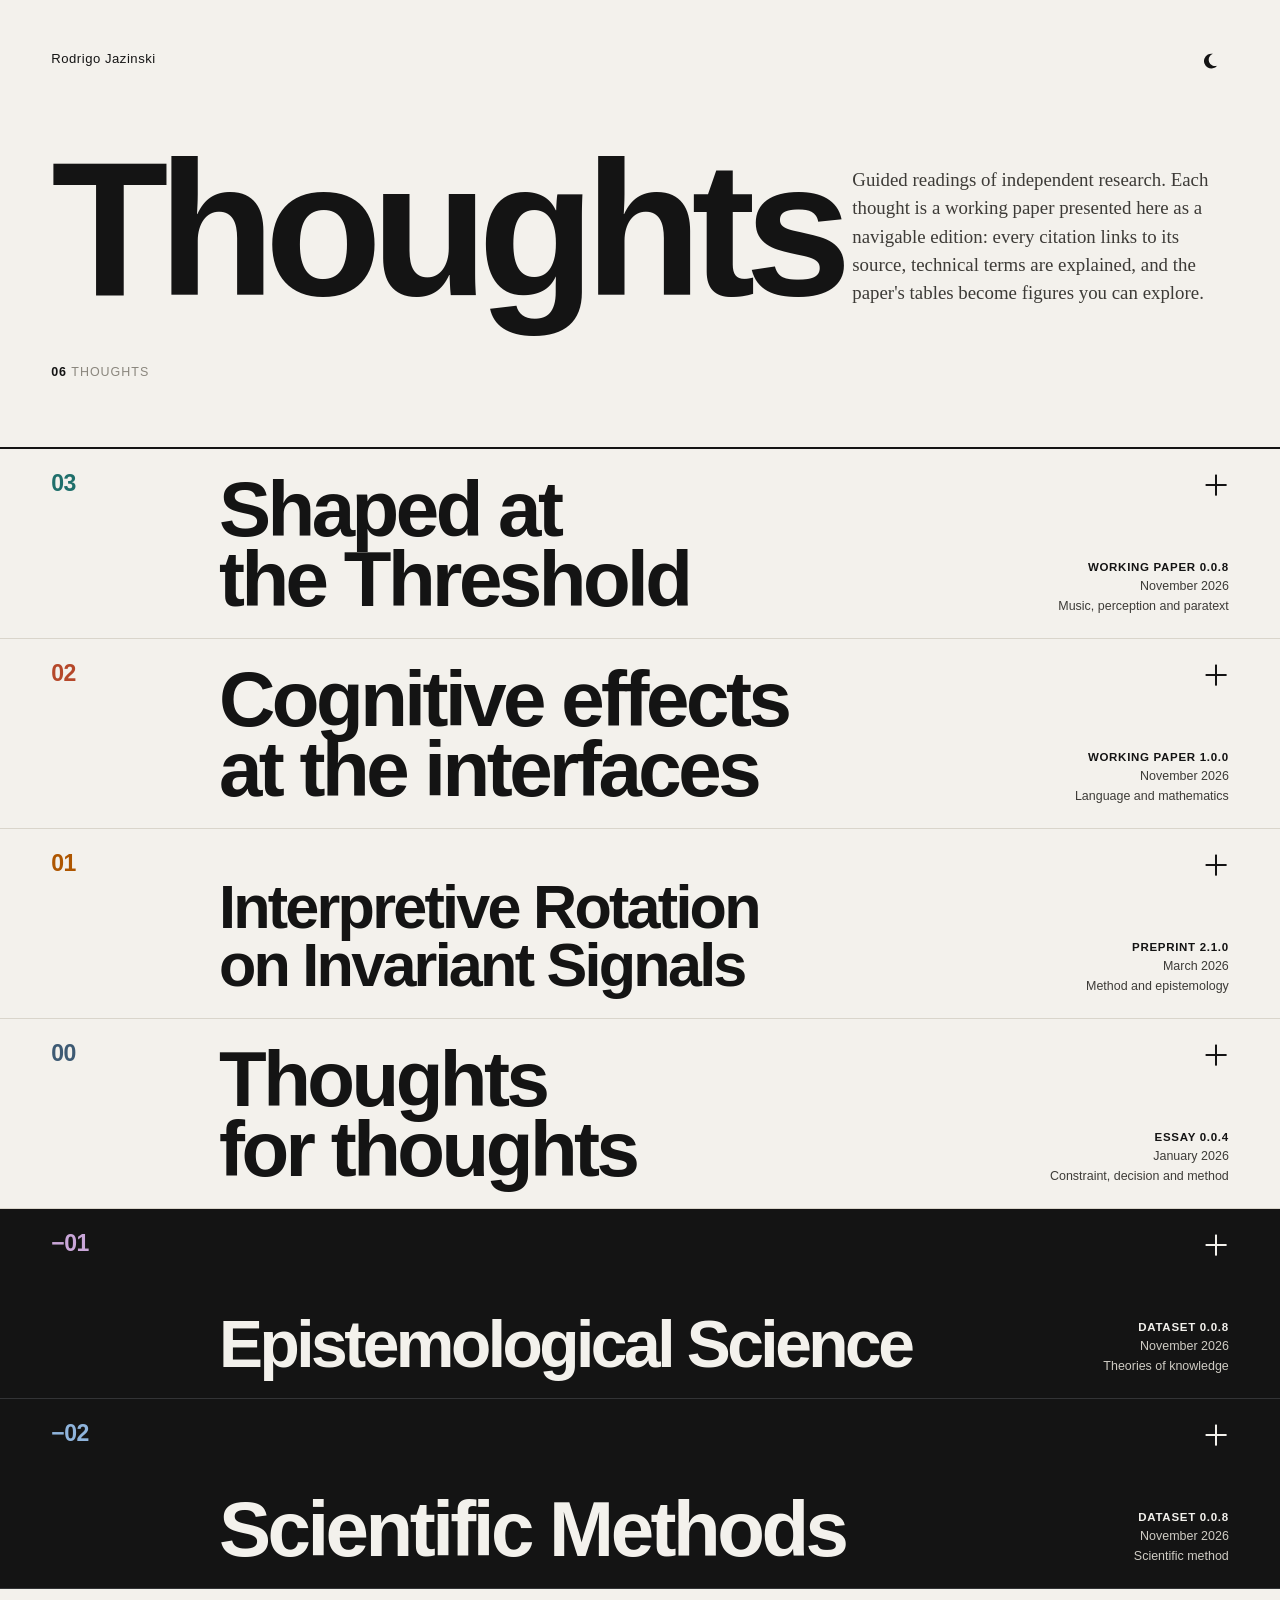
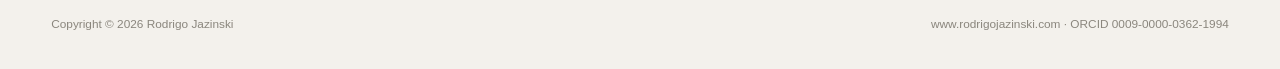
==== commit be6c420e: "updated index" ====
--- a/index.html
+++ b/index.html
@@ -36,7 +36,7 @@
   <button class="theme-toggle" type="button" data-theme-toggle aria-label="Light or dark" title="Light or dark"><svg viewBox="0 0 16 16" aria-hidden="true"><path d="M10.6 1.6a6.6 6.6 0 1 0 3.8 10.6A5.4 5.4 0 0 1 10.6 1.6z"/></svg></button>
   <h1 class="mast-title">Thoughts</h1>
   <p class="mast-intro">Guided readings of independent research. Each thought is a working paper presented here as a navigable edition: every citation links to its source, technical terms are explained, and the paper&#x27;s tables become figures you can explore.</p>
-  <p class="mast-count"><span>06</span> thoughts · newest first</p>
+  <p class="mast-count"><span>06</span> thoughts</p>
 </header>
 <main class="shelf">
 
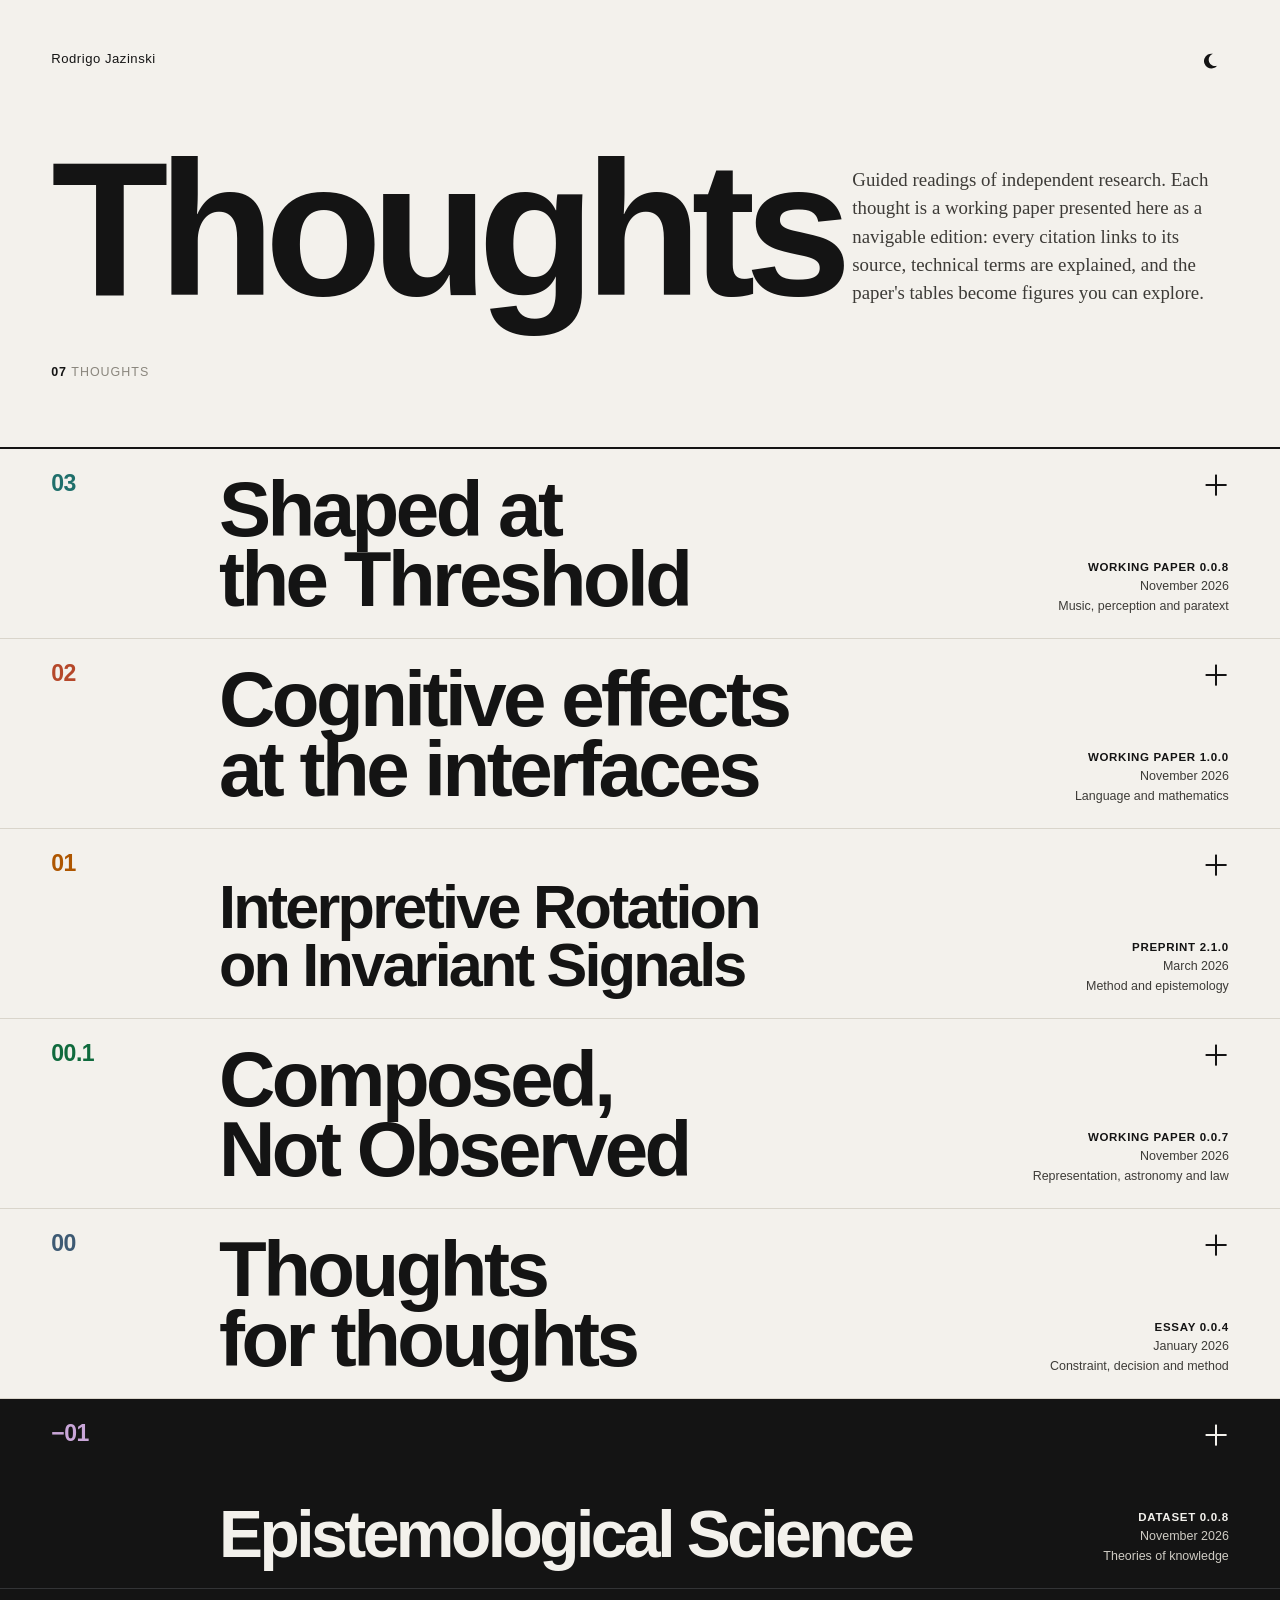
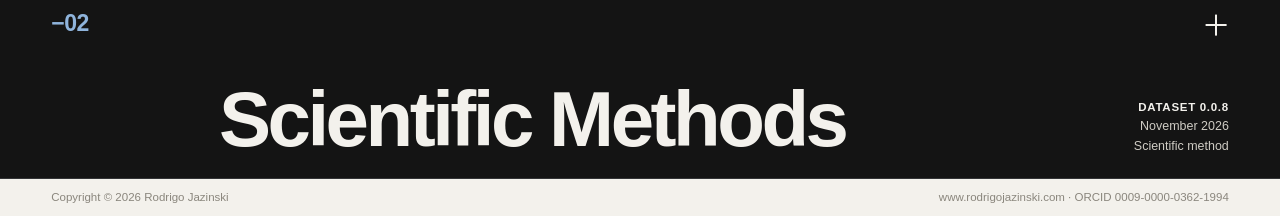
==== commit 735febea: "Composed, Not Observed: What the celestial disc of the Brazilian flag carries of the sky over Rio de" ====
--- a/index.html
+++ b/index.html
@@ -6,7 +6,7 @@
 <title>Thoughts — Rodrigo Jazinski</title>
 <meta name="description" content="Guided readings of independent research by Rodrigo Jazinski. Each thought is a working paper presented here as a navigable edition.">
 <meta name="author" content="Rodrigo Jazinski">
-<meta name="keywords" content="paratext, liner notes, music perception, retrieval cues, auditory scene analysis, musical borrowing, linguistic relativity, numerical cognition, numeral systems, transcoding, quantifier scope, mathematics education, interpretive grammars, epistemic divergence, IRIS method, political epistemology, analytical pluralism, science and technology studies, cultural technologies, decision frameworks, constraint, closure, representation, emergence, epistemology, social epistemology, standpoint theory, epistemic injustice, decolonial thought, Indigenous knowledge, scientific method, philosophy of science, statistical inference, causal inference, models, Indigenous methodologies">
+<meta name="keywords" content="paratext, liner notes, music perception, retrieval cues, auditory scene analysis, musical borrowing, linguistic relativity, numerical cognition, numeral systems, transcoding, quantifier scope, mathematics education, interpretive grammars, epistemic divergence, IRIS method, political epistemology, analytical pluralism, science and technology studies, Brazilian flag, national symbols, celestial cartography, positional astronomy, representation, convention, cultural technologies, decision frameworks, constraint, closure, emergence, epistemology, social epistemology, standpoint theory, epistemic injustice, decolonial thought, Indigenous knowledge, scientific method, philosophy of science, statistical inference, causal inference, models, Indigenous methodologies">
 <meta name="robots" content="index, follow">
 <meta name="copyright" content="© 2026 Rodrigo Jazinski">
 <meta property="og:title" content="Thoughts — Rodrigo Jazinski">
@@ -27,7 +27,7 @@
 <meta name="theme-color" content="#121314" media="(prefers-color-scheme: dark)">
 <link rel="stylesheet" href="thoughts-index/index.css">
 <script>document.documentElement.classList.add("js");try{var t=localStorage.getItem("idx-theme");if(t)document.documentElement.dataset.theme=t}catch(e){}</script>
-<script type="application/ld+json">{"@context": "https://schema.org", "@type": "CollectionPage", "name": "Thoughts — Rodrigo Jazinski", "url": "https://thoughts.rodrigojazinski.com/", "author": {"@type": "Person", "name": "Rodrigo Jazinski", "identifier": "https://orcid.org/0009-0000-0362-1994"}, "hasPart": [{"@type": "ScholarlyArticle", "headline": "Shaped at the Threshold", "url": "https://thoughts.rodrigojazinski.com/shaped-at-the-threshold.html", "identifier": "https://doi.org/10.5281/zenodo.24162832", "datePublished": "2026-11-13"}, {"@type": "ScholarlyArticle", "headline": "Cognitive effects at the interfaces", "url": "https://thoughts.rodrigojazinski.com/cognitive-effects-at-the-interfaces.html", "identifier": "https://doi.org/10.5281/zenodo.24121073", "datePublished": "2026-11-11"}, {"@type": "ScholarlyArticle", "headline": "Interpretive Rotation on Invariant Signals", "url": "https://thoughts.rodrigojazinski.com/interpretive-rotation-on-invariant-signals.html", "identifier": "https://doi.org/10.5281/zenodo.19131632", "datePublished": "2026-03-20"}, {"@type": "ScholarlyArticle", "headline": "Thoughts for thoughts", "url": "https://thoughts.rodrigojazinski.com/thoughts-for-thoughts.html", "identifier": "https://thoughts.rodrigojazinski.com/thoughts-for-thoughts.html", "datePublished": "2026-01"}, {"@type": "ScholarlyArticle", "headline": "Catalogue of Epistemological Science", "url": "https://thoughts.rodrigojazinski.com/catalogue-of-epistemological-science.html", "identifier": "https://doi.org/10.5281/zenodo.24319301", "datePublished": "2026-11-17"}, {"@type": "ScholarlyArticle", "headline": "Catalogue of Scientific Methods", "url": "https://thoughts.rodrigojazinski.com/catalogue-of-scientific-methods.html", "identifier": "https://doi.org/10.5281/zenodo.24319301", "datePublished": "2026-11-17"}]}</script>
+<script type="application/ld+json">{"@context": "https://schema.org", "@type": "CollectionPage", "name": "Thoughts — Rodrigo Jazinski", "url": "https://thoughts.rodrigojazinski.com/", "author": {"@type": "Person", "name": "Rodrigo Jazinski", "identifier": "https://orcid.org/0009-0000-0362-1994"}, "hasPart": [{"@type": "ScholarlyArticle", "headline": "Shaped at the Threshold", "url": "https://thoughts.rodrigojazinski.com/shaped-at-the-threshold.html", "identifier": "https://doi.org/10.5281/zenodo.24162832", "datePublished": "2026-11-13"}, {"@type": "ScholarlyArticle", "headline": "Cognitive effects at the interfaces", "url": "https://thoughts.rodrigojazinski.com/cognitive-effects-at-the-interfaces.html", "identifier": "https://doi.org/10.5281/zenodo.24121073", "datePublished": "2026-11-11"}, {"@type": "ScholarlyArticle", "headline": "Interpretive Rotation on Invariant Signals", "url": "https://thoughts.rodrigojazinski.com/interpretive-rotation-on-invariant-signals.html", "identifier": "https://doi.org/10.5281/zenodo.19131632", "datePublished": "2026-03-20"}, {"@type": "ScholarlyArticle", "headline": "Composed, Not Observed", "url": "https://thoughts.rodrigojazinski.com/composed-not-observed.html", "identifier": "https://doi.org/10.5281/zenodo.24480292", "datePublished": "2026-11-24"}, {"@type": "ScholarlyArticle", "headline": "Thoughts for thoughts", "url": "https://thoughts.rodrigojazinski.com/thoughts-for-thoughts.html", "identifier": "https://thoughts.rodrigojazinski.com/thoughts-for-thoughts.html", "datePublished": "2026-01"}, {"@type": "ScholarlyArticle", "headline": "Catalogue of Epistemological Science", "url": "https://thoughts.rodrigojazinski.com/catalogue-of-epistemological-science.html", "identifier": "https://doi.org/10.5281/zenodo.24319301", "datePublished": "2026-11-17"}, {"@type": "ScholarlyArticle", "headline": "Catalogue of Scientific Methods", "url": "https://thoughts.rodrigojazinski.com/catalogue-of-scientific-methods.html", "identifier": "https://doi.org/10.5281/zenodo.24319301", "datePublished": "2026-11-17"}]}</script>
 <!-- Cloudflare Web Analytics --><script type='module' src='https://static.cloudflareinsights.com/beacon.min.js' data-cf-beacon='{"token": "60e85ec2844e451cbc4b76624190bbad"}'></script><!-- End Cloudflare Web Analytics -->
 </head>
 <body>
@@ -36,7 +36,7 @@
   <button class="theme-toggle" type="button" data-theme-toggle aria-label="Light or dark" title="Light or dark"><svg viewBox="0 0 16 16" aria-hidden="true"><path d="M10.6 1.6a6.6 6.6 0 1 0 3.8 10.6A5.4 5.4 0 0 1 10.6 1.6z"/></svg></button>
   <h1 class="mast-title">Thoughts</h1>
   <p class="mast-intro">Guided readings of independent research. Each thought is a working paper presented here as a navigable edition: every citation links to its source, technical terms are explained, and the paper&#x27;s tables become figures you can explore.</p>
-  <p class="mast-count"><span>06</span> thoughts</p>
+  <p class="mast-count"><span>07</span> thoughts</p>
 </header>
 <main class="shelf">
 
@@ -134,6 +134,39 @@
             <button class="act" type="button" data-cite="Jazinski, R. (2026). Interpretive Rotation on Invariant Signals: A Method for Making Epistemic Architectures Visible (Version 2.1.0). Zenodo. https://doi.org/10.5281/zenodo.19131632">Copy citation</button>
           </div>
           <p class="card-doi">DOI <a href="https://doi.org/10.5281/zenodo.19131632">10.5281/zenodo.19131632</a> · CC BY 4.0</p>
+        </div>
+      </div>
+    </div>
+  </div>
+</article>
+<article class="thought" id="composed-not-observed" style="--accent:#0f6a3d;--accent-light:#0f6a3d;--accent-dark:#5fc78f">
+  <h2 class="spine-h">
+    <button class="spine" type="button" aria-expanded="false" aria-controls="composed-not-observed-card">
+      
+      <span class="spine-num">00.1</span>
+      <span class="spine-title">Composed, Not Observed</span>
+      <span class="spine-meta"><span>Working paper 0.0.7</span><span>November 2026</span><span>Representation, astronomy and law</span></span>
+      <span class="spine-cue" aria-hidden="true"></span>
+    </button>
+  </h2>
+  <div class="card-wrap" id="composed-not-observed-card" role="region" aria-label="Composed, Not Observed">
+    <div class="card">
+      <div class="card-grid">
+        <div class="card-main">
+          <p class="card-sub">What the celestial disc of the Brazilian flag carries of the sky over Rio de Janeiro on 15 November 1889, and what its texts supply</p>
+          <div class="card-summary"><p>The sky on the flag is a sky that no one in Rio saw.</p><p>The disc lets one measure how much of what a picture is said to show is in the picture and how much is in the text, and it lets one watch, over a century, what one institution did when the two came apart.</p></div>
+          <ul class="card-keywords" aria-label="Keywords"><li>Brazilian flag</li><li>national symbols</li><li>celestial cartography</li><li>positional astronomy</li><li>representation</li><li>convention</li></ul>
+        </div>
+        <div class="card-side">
+          <ul class="card-facts"><li><span class="fact-n">10</span><span class="fact-l">sections</span></li><li><span class="fact-n">27</span><span class="fact-l">stars measured</span></li><li><span class="fact-n">35</span><span class="fact-l">references</span></li><li><span class="fact-n">18</span><span class="fact-l">interactive figures</span></li></ul>
+          <div class="card-actions">
+            <a class="act act-primary" href="composed-not-observed.html">Read the guided edition <span aria-hidden="true">→</span></a>
+            
+            <a class="act" href="https://zenodo.org/records/24480292">Zenodo record</a>
+            <a class="act" href="https://zenodo.org/records/24480292/files/Composed_Not_Observed_v0_0_7.pdf?download=1">PDF</a>
+            <button class="act" type="button" data-cite="Jazinski, R. (2026). Composed, not observed: What the celestial disc of the Brazilian flag carries of the sky over Rio de Janeiro on 15 November 1889, and what its texts supply (Working paper, version 0.0.7). Zenodo. https://doi.org/10.5281/zenodo.24480292">Copy citation</button>
+          </div>
+          <p class="card-doi">DOI <a href="https://doi.org/10.5281/zenodo.24480292">10.5281/zenodo.24480292</a> · CC BY 4.0</p>
         </div>
       </div>
     </div>
--- a/thoughts-index/index.css
+++ b/thoughts-index/index.css
@@ -126,7 +126,7 @@
 .card-doi { margin: 1rem 0 0; font-size: 0.74rem; color: var(--muted); }
 
 /* ------------------------------------------------------------ footer */
-.foot { display: flex; flex-wrap: wrap; justify-content: space-between; gap: 0.4rem 1.5rem; padding: 1.6rem var(--gutter) 2.2rem; font-size: 0.74rem; color: var(--muted); }
+.foot { display: flex; flex-wrap: wrap; justify-content: space-between; gap: 0.1rem 1.5rem; padding: 0.6rem var(--gutter) calc(0.7rem + env(safe-area-inset-bottom, 0px)); font-size: 0.72rem; line-height: 1.4; color: var(--muted); }
 .foot a { color: inherit; text-decoration: none; }
 .foot a:hover { color: var(--ink); text-decoration: underline; }
 
